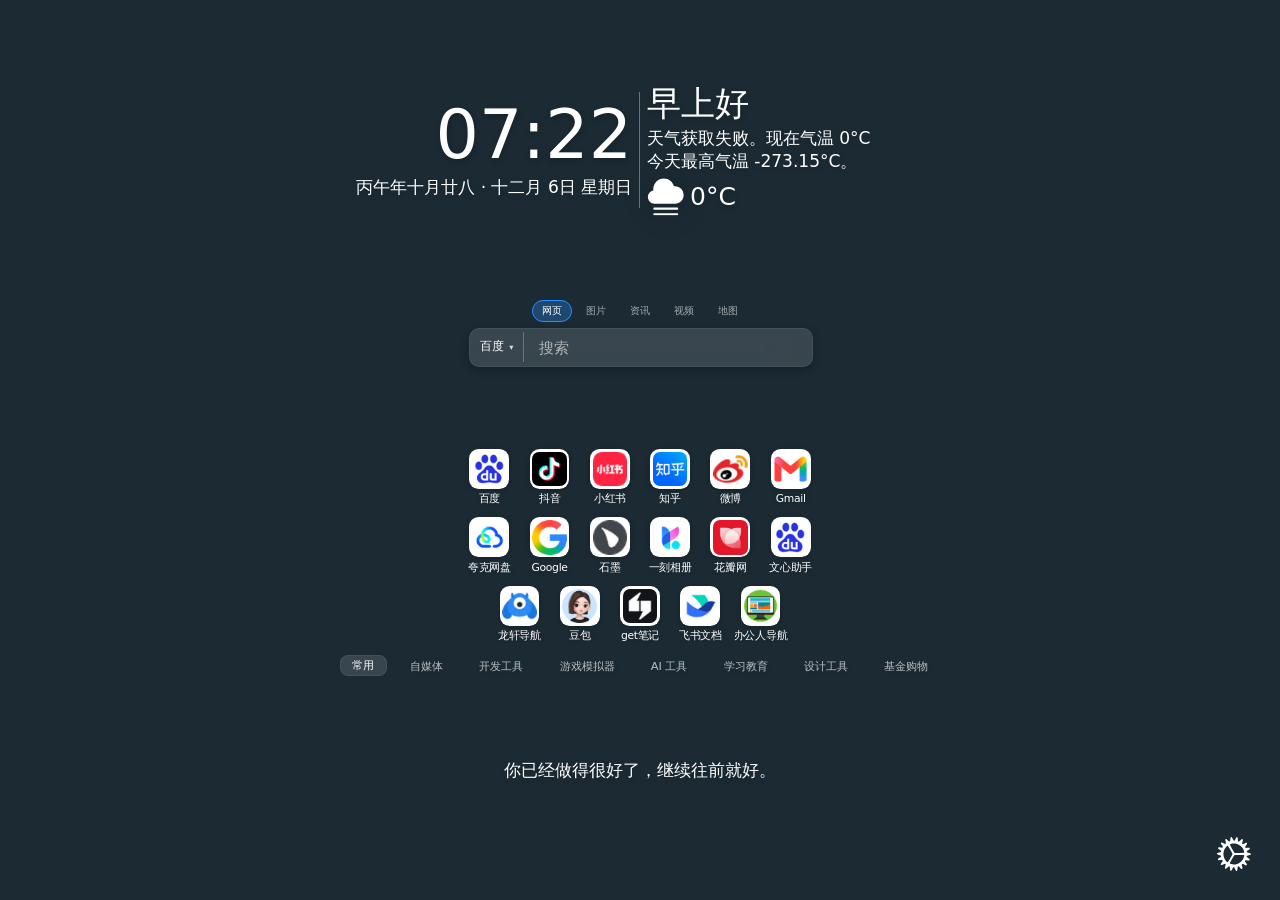
==== index.html @ bb249d62 "v3.22 round5: 修同步历史表只显示1条根因(上游#gist-sync.shown 220px限高裁剪)->layout.css放大到560px(layout v4)" ====
<!DOCTYPE html>
<html lang="en" dir="auto">
    <head>
        <title>New tab</title>

        <meta charset="utf-8" />
        <meta name="theme-color" content="#000" />
        <meta name="mobile-web-app-capable" content="yes" />
        <meta name="apple-mobile-web-app-status-bar-style" content="black-translucent" />
        <meta
            name="viewport"
            content="width=device-width, initial-scale=1.0, viewport-fit=cover, maximum-scale=1.0, user-scalable=no"
        />

        <link rel="icon" href="./src/assets/favicons/favicon.ico" type="image/x-icon" id="favicon" />
        <link rel="apple-touch-icon" href="./src/assets/favicons/apple-touch-icon.png" />
        <link rel="manifest" href="manifest.webmanifest">
        <!-- webext-storage -->

        <link rel="stylesheet" href="src/styles/style.css" />
        <style type="text/css" id="styles"></style>
        <style type="text/css" id="fontface"></style>

        <script src="src/scripts/help-mode.js" defer></script>
        <script>globalThis.ENV='PROD';</script>
        <script src="write-guard.js?v=1" defer></script>
        <script src="preset.js?v=11" defer></script>
        <script src="sync-patch.js?v=16" defer></script>
        <script src="settings-lock.js?v=4" defer></script>
        <script src="lunar-date.js?v=1" defer></script>
        <script src="city-codes.js?v=1" defer></script>
        <script src="weather-patch.js?v=8" defer></script>
        <script src="src/scripts/main.js?v=6" defer></script>
        <script src="search-ext.js?v=1" defer></script>
        <script src="quotes-link.js?v=1" defer></script>
        <script src="weather-settings.js?v=1" defer></script>
        <script src="weather-loc.js?v=2" defer></script>
            <link rel="stylesheet" href="search-ext.css?v=1" />
        <link rel="stylesheet" href="weather-settings.css?v=1" />
        <link rel="stylesheet" href="layout.css?v=4" />
    </head>

    <body class="init loading">
        <dialog id="contextmenu">
            <form id="editlink-form">
                <label id="edit-title" autofocus>
                    <span class="trn">Title</span>
                    <input
                        id="e-title"
                        type="text"
                        name="e-title"
                        maxlength="64"
                        autocomplete="off"
                        placeholder="Example"
                    />
                </label>

                <label id="edit-url">
                    <span class="trn">Link</span>
                    <input
                        id="e-url"
                        type="text"
                        name="e-url"
                        maxlength="512"
                        autocomplete="off"
                        autocorrect="off"
                        autocapitalize="off"
                        placeholder="https://example.com"
                    />
                </label>

                <label id="edit-icon">
                    <span class="trn">Icon</span>
                    <select name="edit-icon" id="e-icon-type">
                        <option value="auto" class="trn">Website favicon</option>
                        <option value="file" class="trn">Local file</option>
                        <option value="url" class="trn">URL</option>
                    </select>
                </label>

                <label id="edit-icon-file">
                    <span class="trn">File</span>
                    <input id="e-icon-file" type="file" name="edit-icon-file" accept="image/*" />
                    <span id="e-icon-file-label" class="trn">No file chosen</span>
                </label>

                <label id="edit-icon-url">
                    <span class="trn">URL</span>
                    <input
                        id="e-icon-url"
                        type="url"
                        name="e-icon-url"
                        maxlength="7600"
                        autocomplete="off"
                        placeholder="https://example.com/favicon.ico"
                    />
                </label>

                <hr />

                <!-- <button type="submit" class="trn" id="edit-inputs">Submit from inputs</button> -->
                <button type="submit" class="btn-red" id="edit-delete" formnovalidate>
                    <svg class="contextmenu-icon" aria-hidden="true">
                        <use href="src/assets/interface/contextmenu-sprites.svg#contextmenu-delete"></use>
                    </svg>

                    <span class="trn">Delete something</span>
                </button>

                <button type="submit" id="edit-refresh">
                    <svg class="contextmenu-icon" aria-hidden="true">
                        <use href="src/assets/interface/contextmenu-sprites.svg#contextmenu-refresh"></use>
                    </svg>

                    <span class="trn">Refresh icon</span>
                </button>

                <button type="submit" id="edit-add">
                    <svg class="contextmenu-icon" aria-hidden="true">
                        <use href="src/assets/interface/contextmenu-sprites.svg#contextmenu-add"></use>
                    </svg>

                    <span class="trn">Add something</span>
                </button>

                <button type="submit" id="edit-pin">
                    <svg class="contextmenu-icon" aria-hidden="true">
                        <use href="src/assets/interface/contextmenu-sprites.svg#contextmenu-locked"></use>
                    </svg>

                    <span class="trn">Pin group</span>
                </button>

                <button type="submit" id="edit-unpin">
                    <svg class="contextmenu-icon" aria-hidden="true">
                        <use href="src/assets/interface/contextmenu-sprites.svg#contextmenu-unlocked"></use>
                    </svg>

                    <span class="trn">Unpin group</span>
                </button>

                <button type="submit" id="edit-unfolder">
                    <svg class="contextmenu-icon" aria-hidden="true">
                        <use href="src/assets/interface/contextmenu-sprites.svg#contextmenu-undo-2"></use>
                    </svg>

                    <span class="trn">Remove from folder</span>
                </button>

                <button type="submit" id="edit-apply">
                    <svg class="contextmenu-icon" aria-hidden="true">
                        <use href="src/assets/interface/contextmenu-sprites.svg#contextmenu-save"></use>
                    </svg>
                    <span class="trn">Apply changes</span>
                </button>
                <button type="submit" class="trn" id="edit-synced">Synced links cannot be modified</button>
            </form>

            <div id="contextActions">
                <button
                    data-action="openTheseSettings"
                    data-attribute="time_title"
                    title="Open the time settings"
                    aria-label="Open the time settings"
                >
                    <svg class="contextmenu-icon" aria-hidden="true">
                        <use href="src/assets/interface/contextmenu-sprites.svg#contextmenu-time"></use>
                    </svg>
                    <span class="trn">Edit time settings</span>
                </button>

                <button
                    data-action="openTheseSettings"
                    data-attribute="main_title"
                    title="Open the weather settings"
                    aria-label="Open the weather settings"
                >
                    <svg class="contextmenu-icon" aria-hidden="true">
                        <use href="src/assets/interface/contextmenu-sprites.svg#contextmenu-weather"></use>
                    </svg>
                    <span class="trn">Edit weather & greetings</span>
                </button>

                <button
                    data-action="openTheseSettings"
                    data-attribute="quotes_title"
                    title="Open the quotes settings"
                    aria-label="Open the quotes settings"
                >
                    <svg class="contextmenu-icon" aria-hidden="true">
                        <use href="src/assets/interface/contextmenu-sprites.svg#contextmenu-quotes"></use>
                    </svg>
                    <span class="trn">Edit quotes settings</span>
                </button>

                <button
                    data-action="openTheseSettings"
                    data-attribute="pomodoro_title"
                    title="Open the pomodoro settings"
                    aria-label="Open the pomodoro settings"
                >
                    <svg class="contextmenu-icon" aria-hidden="true">
                        <use href="src/assets/interface/contextmenu-sprites.svg#contextmenu-pomodoro"></use>
                    </svg>
                    <span class="trn">Edit pomodoro settings</span>
                </button>

                <button
                    data-action="openTheseSettings"
                    data-attribute="background_title"
                    title="Open the background settings"
                    aria-label="Open the background settings"
                >
                    <svg class="contextmenu-icon" aria-hidden="true">
                        <use href="src/assets/interface/contextmenu-sprites.svg#contextmenu-background"></use>
                    </svg>
                    <span class="trn">Edit background settings</span>
                </button>

                <button
                    data-action="openTheseSettings"
                    data-attribute="notes_title"
                    title="Open the notes settings"
                    aria-label="Open the notes settings"
                >
                    <svg class="contextmenu-icon" aria-hidden="true">
                        <use href="src/assets/interface/contextmenu-sprites.svg#contextmenu-notes"></use>
                    </svg>
                    <span class="trn">Edit notes settings</span>
                </button>

                <button
                    data-action="openTheseSettings"
                    data-attribute="searchbar_title"
                    title="Open the search bar settings"
                    aria-label="Open the search bar settings"
                >
                    <svg class="contextmenu-icon" aria-hidden="true">
                        <use href="src/assets/interface/contextmenu-sprites.svg#contextmenu-searchbar"></use>
                    </svg>
                    <span class="trn">Edit search bar settings</span>
                </button>

                <!-- to be added when new move elem is done -->
                <!-- <button
                    data-action="openTheseSettings"
                    data-attribute="layout_title"
                    title="Open the layout settings"
                    aria-label="Open the layout settings"
                >
                    <svg class="contextmenu-icon" aria-hidden="true">
                        <use href="src/assets/interface/contextmenu-sprites.svg#contextmenu-layout"></use>
                    </svg>

                    <span class="trn">Edit layout settings</span>
                </button> -->

                <button
                    data-action="openTheseSettings"
                    data-attribute="links_title"
                    title="Open the quick links settings"
                    aria-label="Open the quick links settings"
                >
                    <svg class="contextmenu-icon" aria-hidden="true">
                        <use href="src/assets/interface/contextmenu-sprites.svg#contextmenu-links"></use>
                    </svg>
                    <span class="trn">Edit quick links settings</span>
                </button>

                <button data-action="add-new-link" title="Create a new quick link" aria-label="Create a new quick link">
                    <svg class="contextmenu-icon" aria-hidden="true">
                        <use href="src/assets/interface/contextmenu-sprites.svg#contextmenu-add"></use>
                    </svg>
                    <span class="trn">Add new quick link</span>
                </button>
            </div>

            <div id="pomodoro-info">
                <hr />
                <div><span class="trn">Sessions today</span>: <span id="poms-today">0</span></div>
                <div><span class="trn">This week</span>: <span id="poms-week">0</span></div>
                <div><span class="trn">This month</span>: <span id="poms-month">0</span></div>
            </div>

            <button
                id="b_interface-quotes-refresh"
                class="refresh-btn"
                title="Switch to the next quote"
                aria-label="Switch to the next quote"
            >
                <span class="iconContainer">
                    <svg class="contextmenu-icon" aria-hidden="true">
                        <use href="src/assets/interface/contextmenu-sprites.svg#contextmenu-background-refresh"></use>
                    </svg>
                </span>
                <span class="trn">Next quote</span>
            </button>

            <div id="background-actions">
                <hr />
                <a id="download-background"></a>

                <div class="buttons">
                    <button
                        id="b_interface-background-mute"
                        class="not-safari"
                        title="Enable or disable background video sound"
                        aria-label="Enable or disable background video sound"
                    >
                        <span id="interface-background-mute-icon" class="iconContainer">
                            <svg class="contextmenu-icon" aria-hidden="true">
                                <use href="src/assets/interface/contextmenu-sprites.svg#contextmenu-mute"></use>
                            </svg>
                        </span>

                        <span class="trn" id="interface-background-mute-string">Mute video background</span>

                        <span id="interface-background-unmute-icon" class="iconContainer">
                            <svg class="contextmenu-icon" aria-hidden="true">
                                <use href="src/assets/interface/contextmenu-sprites.svg#contextmenu-unmute"></use>
                            </svg>
                        </span>

                        <span class="trn" id="interface-background-unmute-string">Unmute video background</span>
                    </button>

                    <button
                        id="b_interface-background-download"
                        title="Download the current background"
                        aria-label="Download the current background"
                        class="idle"
                    >
                        <span id="idle-download" class="iconContainer">
                            <svg class="contextmenu-icon" aria-hidden="true">
                                <use
                                    href="src/assets/interface/contextmenu-sprites.svg#contextmenu-background-download"
                                >
                                </use>
                            </svg>
                        </span>

                        <span id="is-downloading" class="iconContainer">
                            <svg
                                class="spin"
                                fill="currentColor"
                                viewBox="0 0 24 24"
                                xmlns="http://www.w3.org/2000/svg"
                            >
                                <path
                                    d="M12,1A11,11,0,1,0,23,12,11,11,0,0,0,12,1Zm0,19a8,8,0,1,1,8-8A8,8,0,0,1,12,20Z"
                                    opacity=".25"
                                />
                                <path
                                    d="M12,4a8,8,0,0,1,7.89,6.7A1.53,1.53,0,0,0,21.38,12h0a1.5,1.5,0,0,0,1.48-1.75,11,11,0,0,0-21.72,0A1.5,1.5,0,0,0,2.62,12h0a1.53,1.53,0,0,0,1.49-1.3A8,8,0,0,1,12,4Z"
                                />
                            </svg>
                        </span>
                        <span class="trn">Download background</span>
                    </button>

                    <button
                        id="b_interface-background-pause"
                        title="Lock the current background"
                        aria-label="Lock the current background"
                    >
                        <span id="interface-background-pause-icon" class="iconContainer">
                            <svg class="contextmenu-icon" aria-hidden="true">
                                <use href="src/assets/interface/contextmenu-sprites.svg#contextmenu-locked"></use>
                            </svg>
                        </span>

                        <span class="trn" id="interface-background-pause-string">Lock current background</span>

                        <span id="interface-background-play-icon" class="iconContainer">
                            <svg class="contextmenu-icon" aria-hidden="true">
                                <use href="src/assets/interface/contextmenu-sprites.svg#contextmenu-unlocked"></use>
                            </svg>
                        </span>

                        <span class="trn" id="interface-background-play-string">Unlock current background</span>
                    </button>

                    <button
                        id="b_interface-background-refresh"
                        class="refresh-btn"
                        title="Change to another background"
                        aria-label="Change to another background"
                    >
                        <span class="iconContainer">
                            <svg class="contextmenu-icon" aria-hidden="true">
                                <use href="src/assets/interface/contextmenu-sprites.svg#contextmenu-background-refresh">
                                </use>
                            </svg>
                        </span>
                        <span class="trn">Next background</span>
                    </button>
                </div>
            </div>
        </dialog>

        <dialog id="element-mover" class="hidden">
            <div id="grid-selection">
                <p class="trn">Editing</p>
                <h3 id="mover-title" class="trn">No selection</h3>
            </div>

            <div>
                <p class="trn">Grid position</p>
                <div id="grid-mover" class="mover">
                    <button type="button" data-row="-1">
                        <i class="chevron rotate-half"></i>
                    </button>
                    <button type="button" data-col="-1">
                        <i class="chevron rotate-quart"></i>
                    </button>
                    <button type="button" data-col="1">
                        <i class="chevron rotate-quart-r"></i>
                    </button>
                    <button type="button" data-row="1">
                        <i class="chevron"></i>
                    </button>
                </div>
            </div>
            <div id="grid-spanner-container">
                <button class="grid-spanner trn" id="grid-span-rows">Fill row</button>
                <button class="grid-spanner trn" id="grid-span-cols">Fill column</button>
            </div>
            <div>
                <p class="trn">Box alignment</p>
                <div id="box-alignment-mover" class="mover">
                    <button type="button" data-align="baseline">
                        <i class="box-corner"></i>
                    </button>
                    <button type="button" data-align="baseline center">
                        <i class="box-side rotate-half"></i>
                    </button>
                    <button type="button" data-align="baseline end">
                        <i class="box-corner rotate-quart"></i>
                    </button>
                    <button type="button" data-align="center baseline">
                        <i class="box-side rotate-quart"></i>
                    </button>
                    <button type="button" data-align="center">
                        <i class="box-center"></i>
                    </button>
                    <button type="button" data-align="center end">
                        <i class="box-side rotate-quart-r"></i>
                    </button>
                    <button type="button" data-align="end baseline">
                        <i class="box-corner rotate-quart-r"></i>
                    </button>
                    <button type="button" data-align="end center">
                        <i class="box-side"></i>
                    </button>
                    <button type="button" data-align="end">
                        <i class="box-corner rotate-half"></i>
                    </button>
                </div>
            </div>
            <div>
                <p class="trn">Text alignment</p>
                <div id="text-alignment-mover" class="mover">
                    <button data-align="left">
                        <i class="text-left"></i>
                    </button>
                    <button data-align="center">
                        <i class="text-center"></i>
                    </button>
                    <button data-align="right">
                        <i class="text-right"></i>
                    </button>
                </div>
            </div>

            <div id="close-mover-wrapper">
                <hr />

                <button id="b_resetlayout" class="trn btn-red">Reset layout</button>
                <button id="close-mover" class="trn">Done</button>
            </div>
        </dialog>

        <div id="background-wrapper" class="hidden" data-type="images" data-texture="none">
            <div id="background-media"></div>
            <div id="background-color"></div>
            <div id="background-texture"></div>
        </div>

        <main id="interface">
            <div id="time">
                <div id="time-container" data-hide="clock">
                    <div id="clock-wrapper" class="clock-wrapper" data-index="0">
                        <h1 class="digital" data-hide="clock">
                            <span class="digital-hh-leading-zero">0</span><span
                                class="digital-hh"
                            ></span><span
                                class="digital-hh-separator"
                            >:</span><span
                                class="digital-mm"
                            ></span><span
                                class="digital-mm-separator"
                            >:</span><span
                                class="digital-ss"
                            >
                                <!-- prettier-ignore -->
                            </span><span class="digital-ampm"><span class="digital-am">am</span><span class="digital-pm"
                                >pm</span></span>
                        </h1>

                        <div class="analog" data-hide="clock">
                            <div class="analog-face">
                                <span>12</span>
                                <span>3</span>
                                <span>6</span>
                                <span>9</span>
                            </div>

                            <div class="analog-center"></div>
                            <span class="analog-hours"></span>
                            <span class="analog-minutes"></span>
                            <span class="analog-seconds"></span>
                        </div>

                        <p class="clock-region">Paris</p>

                        <p class="clock-date" data-hide="date">
                            <span class="clock-date-aa"></span><span class="clock-date-aa-separator"></span>
                            <span class="clock-date-bb"></span>
                            <span class="clock-date-bb-separator"></span>
                            <span class="clock-date-cc"></span>
                            <span class="clock-date-secondary"></span>
                        </p>
                    </div>
                </div>
            </div>

            <div id="main" class="hidden">
                <h2 id="greetings" data-hide="greetings">
                    <span id="greeting"></span>
                    <span id="greeting-name"></span>
                </h2>

                <a id="weather" class="wait init" rel="noreferrer">
                    <p id="description" data-hide="weatherdesc">
                        <span id="current"><span id="current-desc"></span><span id="current-temp"><span
                                    id="current-a"
                                ></span><span class="temp" id="current-temp-a"><span class="temp-value"></span><span
                                        class="temp-unit"
                                    ></span></span><span id="current-b"></span><span
                                    class="temp"
                                    id="current-temp-b"
                                ><span class="temp-value"></span><span
                                        class="temp-unit"
                                    ></span></span></span></span><span id="forecast"><span id="forecast-a"></span><span
                                class="temp"
                            ><span class="temp-value"></span><span class="temp-unit"></span></span><span
                                id="forecast-b"
                            ></span></span><span id="dotContainer"></span>
                    </p>

                    <div id="tempContainer" data-hide="weathericon">
                        <svg class="weather-icon" aria-hidden="true">
                            <use href="src/assets/interface/weather-sprites.svg#weather-day-overcastclouds"></use>
                        </svg>
                        <span class="temp"><span class="temp-value"></span><span class="temp-unit"></span></span>
                    </div>
                </a>
            </div>

            <div id="notes_container" class="hidden"></div>

            <form id="sb_container" class="hidden">
                <div id="searchbar-wrapper">
                    <input
                        id="searchbar"
                        type="text"
                        name="searchbar"
                        autocomplete="off"
                        spellcheck="false"
                        aria-label="Search bar"
                    />

                    <div id="sb-buttons">
                        <button id="sb_empty" aria-label="Empty search" type="button" disabled>✕</button>

                        <hr />

                        <button id="sb_submit" aria-label="Submit search" type="submit" disabled>
                            <svg class="default-search-icon" xmlns="http://www.w3.org/2000/svg" viewBox="0 0 512 512">
                                <path
                                    fill="currentColor"
                                    d="M495 466 385 356a209 209 0 0 0-14-283 209 209 0 0 0-298 0 209 209 0 0 0 0 298 210 210 0 0 0 283 14l110 110a20 20 0 1 0 29-29zM102 342a169 169 0 0 1 0-240 169 169 0 0 1 240 0 169 169 0 0 1 0 240 169 169 0 0 1-240 0z"
                                />
                            </svg>
                        </button>
                    </div>
                </div>

                <ul id="sb-suggestions"></ul>
            </form>

            <div id="pomodoro_container" class="hidden">
                <fieldset id="pmdr_modes" class="glass">
                    <div class="pomodoro_mode" tabindex="0">
                        <input type="radio" id="pmdr-pomodoro" name="pomodoro_modes" value="pomodoro" checked />
                        <label for="pmdr-pomodoro" class="trn">Pomodoro</label>
                    </div>

                    <div class="pomodoro_mode" tabindex="0">
                        <input type="radio" id="pmdr-break" name="pomodoro_modes" value="break" />
                        <label class="trn" for="pmdr-break">Break</label>
                    </div>

                    <div class="pomodoro_mode" tabindex="0">
                        <input type="radio" id="pmdr-longbreak" name="pomodoro_modes" value="longbreak" />
                        <label class="trn" for="pmdr-longbreak">Long break</label>
                    </div>

                    <span class="glider"></span>
                </fieldset>

                <span id="pmdr_timer">00:00</span>

                <div id="bottomControls">
                    <button id="pmdr_start" class="glass">
                        <svg
                            class="w-64 h-64"
                            fill="currentColor"
                            xmlns="http://www.w3.org/2000/svg"
                            viewBox="0 0 384 512"
                        >
                            <path
                                d="M73 39c-14.8-9.1-33.4-9.4-48.5-.9S0 62.6 0 80L0 432c0 17.4 9.4 33.4 24.5 41.9s33.7 8.1 48.5-.9L361 297c14.3-8.7 23-24.2 23-41s-8.7-32.2-23-41L73 39z"
                            >
                            </path>
                        </svg>
                    </button>

                    <button id="pmdr_pause" class="glass">
                        <svg
                            class="w-64 h-64"
                            fill="currentColor"
                            xmlns="http://www.w3.org/2000/svg"
                            viewBox="0 0 320 512"
                        >
                            <path
                                d="M48 64C21.5 64 0 85.5 0 112L0 400c0 26.5 21.5 48 48 48l32 0c26.5 0 48-21.5 48-48l0-288c0-26.5-21.5-48-48-48L48 64zm192 0c-26.5 0-48 21.5-48 48l0 288c0 26.5 21.5 48 48 48l32 0c26.5 0 48-21.5 48-48l0-288c0-26.5-21.5-48-48-48l-32 0z"
                            >
                            </path>
                        </svg>
                    </button>

                    <button id="pmdr_reset" class="glass">
                        <svg
                            fill="currentColor"
                            clip-rule="evenodd"
                            fill-rule="evenodd"
                            stroke-linejoin="round"
                            stroke-miterlimit="2"
                            viewBox="0 0 24 24"
                            xmlns="http://www.w3.org/2000/svg"
                        >
                            <path
                                d="m20.3 13.43c-.521-.162-1.084.13-1.25.65-.967 2.956-3.76 4.956-6.87 4.92-3.888.044-7.125-3.113-7.18-7 .055-3.887 3.292-7.044 7.18-7 1.697-.004 3.343.587 4.65 1.67l-2.17-.36c-.054-.009-.108-.013-.162-.013-.49 0-.911.359-.988.843-.009.054-.013.108-.013.162 0 .49.359.911.843.988l4.24.7h.17c.116 0 .231-.02.34-.06.037-.014.07-.034.1-.06.072-.027.139-.064.2-.11l.09-.11c0-.05.09-.09.13-.15s0-.1.05-.14c.028-.058.051-.118.07-.18l.75-4c.012-.063.018-.126.018-.19 0-.558-.46-1.018-1.018-1.018-.487 0-.909.35-1 .828l-.27 1.45c-1.674-1.45-3.815-2.25-6.03-2.25-4.985-.044-9.125 4.015-9.18 9 .055 4.985 4.195 9.044 9.18 9 3.999.061 7.593-2.514 8.82-6.32.027-.092.041-.188.041-.284 0-.451-.305-.849-.741-.966z"
                                fill-rule="nonzero"
                                transform="matrix(1.33257 0 0 1.33257 -3.99772 -3.98641)"
                            />
                        </svg>
                    </button>

                    <label id="focus-toggle" tabindex="0">
                        <input type="checkbox" id="pmdr-focus" name="pmdr-focus" value="pmdr-focus" />
                        <span class="slider" for="pmdr-focus"></span>
                        <span class="trn">Focus</span>
                    </label>
                </div>
            </div>

            <div id="linkblocks">
                <div id="link-mini">
                    <div></div>
                </div>
            </div>

            <div id="quotes_container" class="hidden">
                <p id="quote"></p>
                <p id="author"></p>
            </div>
        </main>

        <div id="credit-container">
            <div id="credit"></div>
        </div>

        <div id="show-settings" data-hide="settingsicon">
            <button aria-label="Toggle settings menu" title="Toggle settings menu">
                <svg xmlns="http://www.w3.org/2000/svg" width="199.66" height="199.93" viewBox="0 0 52.83 52.9">
                    <path
                        fill="var(--icon-color, #fff)"
                        d="M29.73 52.57c-.26-.2-.93-1.41-1.48-2.71-1.1-2.57-1.42-2.93-2.42-2.68-.51.13-.89.66-1.67 2.36-1.2 2.59-1.6 3.11-2.4 3.11-1.1 0-1.35-.58-1.51-3.48-.13-2.38-.23-2.78-.73-3.2-.32-.25-.7-.46-.84-.46s-1.25.95-2.46 2.12c-1.22 1.16-2.38 2.11-2.59 2.11-.52 0-1.25-.86-1.25-1.49 0-.28.3-1.56.67-2.84 1.12-3.84.46-4.31-3.47-2.54-2.15.98-2.6 1.1-3.16.83-1.08-.49-.85-1.45.93-3.9 1.72-2.37 1.91-3.07 1-3.66-.5-.3-1.06-.33-3.2-.11-2.9.29-3.27.22-3.6-.64-.33-.89.05-1.37 2.2-2.83 1.07-.72 2.14-1.5 2.38-1.74 1.1-1.1.16-1.97-2.97-2.78C.38 27.33-.28 26.82.1 25.72c.23-.64.53-.79 2.97-1.42 1.5-.4 2.9-.85 3.1-1.03.77-.63.46-1.54-.84-2.44-2.35-1.62-3.8-2.85-3.8-3.21 0-.2.22-.64.5-.97.48-.6.5-.6 3.35-.3 2.56.29 2.9.27 3.34-.12.27-.24.48-.64.48-.89 0-.24-.7-1.5-1.58-2.8-.88-1.29-1.59-2.53-1.59-2.77 0-.48.8-1.3 1.27-1.3.17 0 1.43.56 2.8 1.24 2.22 1.1 2.59 1.2 3.19.93.84-.38.86-.96.13-3.82-.68-2.68-.61-3.42.36-3.76.68-.24.87-.12 2.91 1.91 1.2 1.2 2.37 2.17 2.6 2.17.88 0 1.26-.89 1.54-3.7C21.13.59 21.4 0 22.44 0c.67 0 1.17.71 2.24 3.23 1.48 3.46 2.38 3.5 3.98.14C29.95.65 30.26.27 31.2.27c1 0 1.19.46 1.38 3.53.09 1.44.3 2.78.46 2.98.68.82 1.61.4 3.7-1.62 1.12-1.1 2.18-1.98 2.35-1.98.17 0 .54.12.82.27.7.38.66 1.39-.2 4.23-.68 2.3-.68 2.38-.21 2.9.66.74 1.06.68 3.67-.53 2.43-1.12 3.04-1.25 3.55-.74.64.64.3 1.64-1.3 3.84-1.28 1.78-1.57 2.35-1.44 2.88.23.9.9 1.09 3.14.86 3.25-.32 3.57-.29 4.05.44.38.6.39.72.03 1.27-.22.34-1.35 1.24-2.52 2-1.16.77-2.17 1.6-2.23 1.85-.25.92.26 1.59 1.44 1.9 3.93 1.02 4.7 1.33 4.86 1.96.3 1.24-.22 1.63-3.05 2.28-4.1.92-4.48 1.93-1.54 3.95 3.15 2.17 3.63 2.89 2.59 3.84-.48.43-.74.45-3.34.15-2.55-.28-2.85-.27-3.3.14-.28.25-.5.65-.5.88 0 .24.7 1.49 1.58 2.78.87 1.29 1.59 2.56 1.59 2.83s-.31.69-.69.93c-.67.44-.74.42-3.3-.83-2.3-1.14-2.68-1.25-3.28-.98-.84.38-.87 1.09-.13 3.74.71 2.56.62 3.5-.36 3.84-.7.25-.86.14-2.88-1.91-3.1-3.16-3.7-2.93-4.14 1.52-.21 2.1-.39 2.85-.74 3.11-.58.43-.93.42-1.53-.01zm.75-10.23c1.12-.29 2.78-.91 3.68-1.39a20.16 20.16 0 0 0 6.23-5.87c1.16-2.37 2.24-4.33 2.02-6.9l-7.43-.07c-6.82-.07-7.46-.03-7.85.4-.77.86-7.08 12.01-7.08 12.51 0 1.57 6.34 2.37 10.43 1.32zm-9.73-9.13c1.96-3.4 3.53-6.38 3.53-6.75 0-1.03-6.91-12.82-7.57-12.91-.74-.11-3.68 3.05-4.8 5.16a16.98 16.98 0 0 0-.02 15.46c1.12 2.1 4.08 5.3 4.8 5.2.39-.06 1.5-1.76 4.06-6.16zm21.18-12.13A17 17 0 0 0 30.1 10.42c-3.53-.89-9.8-.02-10 1.38-.08.5 6.05 11.48 7.03 12.61.38.43 1.02.46 7.84.4l7.43-.07c.19-1.27-.1-2.6-.48-3.66z"
                    />
                </svg>
            </button>
        </div>

        <aside id="settings" class="init hidden" style="display: none">
            <div id="mobile-drag-zone">
    <div></div>
</div>

<div id="supporters-notif-container" class="dropdown">
    <div id="supporters-notif" tabindex="0">
        <button id="supporters-notif-close" tabindex="0">
            <svg xmlns="http://www.w3.org/2000/svg" viewBox="0 0 24 24">
                <use href="src/assets/labels/sprites.svg#icon-close"></use>
            </svg>
        </button>

        <div id="supporters-notif-content">
            <h3 id="supporters-notif-title"></h3>
            <button id="supporters-notif-button"></button>
        </div>
    </div>
</div>

<div id="settings-notifications">
    <div class="settings-title"></div>

    <div class="param" id="accept-permissions">
        <div class="wrapper">
            <label for="b_accept-permissions" class="trn"
            >Synchronized links require the user to accept permissions</label>
            <button id="b_accept-permissions" class="param-btn trn">Ask permission</button>
        </div>
    </div>
</div>

<div class="settings-title" id="general_title">
    <h2 class="trn">General</h2>
</div>

<div class="param">
    <div class="showall wrapper">
        <label for="i_showall" class="trn">Show all settings</label>
        <input id="i_showall" class="switch" type="checkbox" />
    </div>

    <hr />

    <div class="choose_language wrapper">
        <label for="i_lang" class="trn">Language</label>
        <select id="i_lang" class="lang"></select>
    </div>

    <div class="as as_visuals dropdown">
        <hr />

        <div class="darkmode wrapper">
            <label for="i_dark" class="trn">Dark mode</label>
            <select id="i_dark" class="theme">
                <option value="system" class="trn">System</option>
                <option value="auto" class="trn">At night</option>
                <option value="enable" class="trn">Enabled</option>
                <option value="disable" class="trn">Disabled</option>
            </select>
        </div>

        <hr />

        <div class="wrapper" id="tabtitle">
            <span>
                <span class="trn">Tab appearance</span>
                <button class="tooltip tttab" title="Tips on tab appearance" aria-label="Tips on tab appearance">
                    ?
                </button>
            </span>

            <div class="split-inputs">
                <input
                    type="text"
                    name="favicon"
                    id="i_favicon"
                    maxlength="2"
                    placeholder="🌤"
                    aria-label="Tab favicon"
                    class="not-safari not-edge"
                    autocomplete="off"
                    autocorrect="off"
                    spellcheck="false"
                />
                <input
                    type="text"
                    name="tabtitle"
                    id="i_tabtitle"
                    maxlength="80"
                    placeholder="New tab"
                    aria-label="Tab title"
                    autocomplete="off"
                    spellcheck="false"
                />
            </div>
        </div>

        <div class="tooltiptext dropdown tttab">
            <span class="trn">The icon and title that appear on your tab. You can put any emoji.</span>
            <a
                class="trn site-link"
                href="https://bonjourr.fr/docs/organisation/tab-appearance/"
                rel="noreferrer noopener"
                target="_blank"
            >Learn more</a>
        </div>
    </div>

    <hr />

    <div class="settingshide wrapper">
        <span>
            <label for="i_settingshide" class="trn">Hide settings icon</label>
            <button class="tooltip tthidesettingsicon" title="What does this do?" aria-label="What does this do?">
                ?
            </button>
        </span>
        <input id="i_settingshide" class="switch" type="checkbox" />
    </div>

    <p class="tooltiptext dropdown tthidesettingsicon">
        <span class="trn">When this is enabled, clicking the bottom right corner will still open settings.</span>
        <a
            class="trn site-link"
            href="https://bonjourr.fr/docs/quick-guide/#my-settings-icon-is-gone-what-do-i-do"
            rel="noreferrer noopener"
            target="_blank"
        >Learn more</a>
    </p>
</div>

<div class="settings-title" id="background_title">
    <h2 class="trn">Background</h2>
</div>

<div class="param">
    <div class="wrapper">
        <label for="i_type" class="trn">Background type</label>
        <select id="i_type">
            <option value="images" class="trn">Images</option>
            <option value="videos" class="trn">Videos</option>
            <option value="files" class="trn">Local files</option>
            <option value="urls" class="trn">URLs</option>
            <option value="color" class="trn">Solid color</option>
        </select>
    </div>

    <div id="background-provider-option" class="as as_provider dropdown">
        <hr />

        <div class="wrapper">
            <label for="i_background-provider" class="trn">Provider</label>
            <select id="i_background-provider"></select>
        </div>

        <div id="background-user-coll-option" class="dropdown">
            <hr />

            <div class="wrapper">
                <span>
                    <label for="i_collection" class="trn">Custom collection</label>
                    <button
                        class="tooltip ttcoll"
                        title="Tips on Unsplash collections"
                        aria-label="Tips on Unsplash collections"
                    >
                        ?
                    </button>
                </span>

                <form id="f_background-user-coll" class="network-form">
                    <div>
                        <input
                            type="text"
                            name="background-user-coll"
                            id="i_background-user-coll"
                            placeholder="XSCVKUH"
                            aria-label="Background collections"
                            maxlength="256"
                        />
                        <button type="submit">
                            <span></span>
                        </button>
                    </div>
                    <small class="network-form-warning"></small>
                </form>
            </div>

            <p class="tooltiptext dropdown ttcoll">
                <span class="trn">Type the collection ID from its URL, add more by separating them with a comma.</span>
                <a
                    class="trn site-link"
                    href="https://bonjourr.fr/docs/customisation/backgrounds/#unsplash-collections"
                    rel="noreferrer noopener"
                    target="_blank"
                >Learn more</a>
            </p>
        </div>

        <div id="background-user-search-option" class="dropdown">
            <hr />

            <div class="wrapper">
                <label for="i_background-user-search" class="trn">Custom search</label>

                <form id="f_background-user-search" class="network-form">
                    <div>
                        <input
                            type="text"
                            name="background-user-search"
                            id="i_background-user-search"
                            placeholder="nature, winter"
                            aria-label="Background search"
                            maxlength="256"
                            autocomplete="off"
                        />
                        <button type="submit">
                            <span></span>
                        </button>
                    </div>
                    <small class="network-form-warning"></small>
                </form>
            </div>
        </div>
    </div>

    <div id="background-freq-option" class="dropdown">
        <hr />

        <div class="wrapper freq_wrap">
            <label for="i_freq" class="trn">Frequency</label>

            <div class="split-inputs">
                <select id="i_freq">
                    <option value="tabs" class="trn">Every tab</option>
                    <option value="hour" class="trn">Every hour</option>
                    <option value="period" class="trn">Daylight</option>
                    <option value="day" class="trn">Every day</option>
                    <option value="pause" class="trn">Locked</option>
                </select>
                <button
                    id="i_refresh"
                    class="input-btn refresh-btn icon-only"
                    title="Next background"
                    aria-label="Next background"
                >
                    <span>
                        <svg viewBox="0 0 24 24" xmlns="http://www.w3.org/2000/svg">
                            <use href="src/assets/labels/sprites.svg#icon-refresh"></use>
                        </svg>
                    </span>
                </button>
            </div>
        </div>
    </div>

    <div id="local_options" class="dropdown">
        <hr />

        <div class="wrapper">
            <span class="trn">My files (images or videos)</span>

            <label id="lbl_background-upload" title="Upload new background" aria-label="Upload new background">
                <span class="param-btn">
                    <svg width="16" height="16" aria-hidden="true">
                        <use href="src/assets/labels/sprites.svg#icon-add"></use>
                    </svg>
                    <span class="trn">Add new</span>
                </span>
                <input
                    id="i_background-upload"
                    type="file"
                    name="background_file"
                    multiple
                    accept="image/*, video/mp4, video/webm"
                />
            </label>
        </div>

        <div class="wrapper" id="thumbnails-container"></div>

        <div id="background-local-actions" class="wrapper">
            <div>
                <button
                    id="b_thumbnail-zoom"
                    class="param-btn"
                    title="Increase background size on grid"
                    aria-label="Increase background size on grid"
                >
                    <svg
                        width="15"
                        height="15"
                        viewBox="0 0 24 24"
                        aria-hidden="true"
                        xmlns="http://www.w3.org/2000/svg"
                    >
                        <use href="src/assets/labels/sprites.svg#icon-zoom-out"></use>
                    </svg>
                    <span class="trn">View</span>
                </button>
            </div>
            <div>
                <button
                    id="b_thumbnail-options"
                    class="param-btn"
                    title="Show background options"
                    aria-label="Show background options"
                >
                    <svg
                        width="15"
                        height="15"
                        viewBox="0 0 24 24"
                        aria-hidden="true"
                        xmlns="http://www.w3.org/2000/svg"
                    >
                        <use href="src/assets/labels/sprites.svg#icon-options"></use>
                    </svg>
                    <span class="trn">Options</span>
                </button>

                <button
                    id="b_thumbnail-remove"
                    class="param-btn btn-red"
                    title="Delete selected background"
                    aria-label="Delete selected background"
                >
                    <svg height="13" viewBox="0 0 24 24" xmlns="http://www.w3.org/2000/svg">
                        <use href="src/assets/labels/sprites.svg#icon-remove"></use>
                    </svg>

                    <span class="trn">Remove</span>
                </button>
            </div>
        </div>

        <div id="background-file-options" class="dropdown">
            <div id="background-file-image">
                <div class="wrapper">
                    <label for="i_background-vertical" class="trn">Vertical</label>
                    <input
                        id="i_background-vertical"
                        name="background-vertical"
                        type="range"
                        class="range"
                        min="0"
                        max="100"
                        step="3"
                        value="50"
                    />
                </div>

                <div class="wrapper">
                    <label for="i_background-horizontal" class="trn">Horizontal</label>
                    <input
                        id="i_background-horizontal"
                        name="background-horizontal"
                        type="range"
                        class="range"
                        min="0"
                        max="100"
                        step="3"
                        value="50"
                    />
                </div>

                <div class="wrapper">
                    <label for="i_background-size" class="trn">Size</label>
                    <input
                        id="i_background-size"
                        name="background-size"
                        type="range"
                        min="100"
                        max="200"
                        value="100"
                        step="3"
                        class="range"
                    />
                </div>
            </div>

            <div id="background-file-video">
                <div class="wrapper">
                    <label for="i_background-video-zoom" class="trn">Zoom</label>
                    <input
                        id="i_background-video-zoom"
                        name="background-video-zoom"
                        type="range"
                        min="1"
                        max="2"
                        value="1"
                        step=".1"
                        class="range"
                    />
                </div>

                <div class="wrapper">
                    <label for="i_background-playback-speed" class="trn">Playback speed</label>
                    <input
                        id="i_background-playback-speed"
                        name="background-playback-speed"
                        type="range"
                        min=".2"
                        max="2"
                        value="1"
                        step=".2"
                        class="range"
                    />
                </div>

                <div class="wrapper">
                    <label for="i_background-loop-fade" class="trn">Loop fade</label>
                    <input
                        id="i_background-loop-fade"
                        name="background-loop-fade"
                        type="range"
                        min="0"
                        max="6000"
                        value="4000"
                        step="400"
                        class="range"
                    />
                </div>
            </div>
        </div>

        <p class="tooltiptext trn" id="background-local-tooltip">
            Use the button above to import files from your device and set them as backgrounds in Bonjourr.
        </p>
    </div>

    <div id="background-urls-option" class="dropdown">
        <hr />

        <div class="wrapper">
            <label for="b_background-urls" class="trn">Background URLs</label>
            <button id="b_background-urls" class="param-btn" disabled>Apply changes</button>
        </div>

        <div id="background-urls-editor"></div>
    </div>

    <div id="solid_options" class="dropdown">
        <hr />

        <div class="wrapper">
            <label for="i_solid-background" class="trn">Background color</label>

            <div id="solid-background" class="color-button">
                <input type="color" id="i_solid-background" name="solid-background" tabindex="-1" />
                <button id="b_solid-background" class="trn">Pick a Color</button>
            </div>
        </div>
    </div>

    <div class="as as_video_sound dropdown">
        <div id="background-video-sound-options" class="dropdown not-safari">
            <hr />

            <div class="wrapper">
                <label for="i_background-mute-videos" class="trn">Mute videos</label>
                <input id="i_background-mute-videos" class="switch" type="checkbox" />
            </div>
        </div>
    </div>

    <div id="background-filters-options" class="dropdown">
        <hr />

        <div class="wrapper">
            <label for="i_blur" class="trn">Blur intensity</label>
            <input id="i_blur" type="range" name="background_blur" min="0" max="50" value="0" step="1" class="range" />
        </div>

        <hr />

        <div class="wrapper">
            <label for="i_bright" class="trn">Brightness</label>
            <input
                id="i_bright"
                type="range"
                class="range"
                name="background_bright"
                min=".2"
                max="1"
                value=".80"
                step=".01"
            />
        </div>

        <div class="as as_fadein dropdown">
            <hr />

            <div class="wrapper">
                <label for="i_fadein" class="trn">Fade in time</label>
                <input
                    id="i_fadein"
                    type="range"
                    class="range"
                    name="background_fadein"
                    min="0"
                    max="1200"
                    value="400"
                    step="100"
                />
            </div>
        </div>
    </div>

    <div class="as as_texture dropdown">
        <hr />

        <div class="wrapper">
            <label for="i_texture" class="trn">Texture overlay</label>

            <select id="i_texture">
                <option value="none" class="trn">None</option>
                <option value="grain" class="trn">Grain</option>
                <option value="vectorGrain" class="trn">Vector grain</option>
                <option value="diagonalDots" class="trn">Diagonal dots</option>
                <option value="verticalDots" class="trn">Vertical dots</option>
                <option value="topographic" class="trn">Topographic</option>
                <option value="aztec" class="trn">Aztec</option>
                <option value="checkerboard" class="trn">Checkerboard</option>
                <option value="isometric" class="trn">Isometric</option>
                <option value="circuitBoard" class="trn">Circuit board</option>
                <option value="ticTacToe" class="trn">Tic-tac-toe</option>
                <option value="endlessClouds" class="trn">Endless clouds</option>
                <option value="waves" class="trn">Waves</option>
                <option value="honeycomb" class="trn">Honeycomb</option>
                <option value="grid" class="trn">Grid</option>
                <option value="verticalLines" class="trn">Vertical lines</option>
                <option value="horizontalLines" class="trn">Horizontal lines</option>
                <option value="diagonalLines" class="trn">Diagonal lines</option>
                <option value="verticalStripes" class="trn">Vertical stripes</option>
                <option value="horizontalStripes" class="trn">Horizontal stripes</option>
                <option value="diagonalStripes" class="trn">Diagonal stripes</option>
            </select>
        </div>

        <div id="background-texture-options" class="dropdown shown">
            <div id="background-texture-color-option" class="dropdown">
                <hr />

                <div class="wrapper">
                    <label for="i_texture-color" class="trn">Texture color</label>

                    <div id="texture-color" class="color-button">
                        <input type="color" id="i_texture-color" name="texture-color" tabindex="-1" />
                        <button id="b_texture-color" class="trn">Pick a Color</button>
                    </div>
                </div>
            </div>

            <hr />

            <div class="wrapper">
                <label for="i_texture-opacity" class="trn">Texture opacity</label>
                <input id="i_texture-opacity" name="texture-opacity" class="range" type="range" />
            </div>

            <hr />

            <div class="wrapper">
                <label for="i_texture-size" class="trn">Texture density</label>
                <input id="i_texture-size" name="texture-size" class="range" type="range" />
            </div>
        </div>
    </div>
</div>

<div class="settings-title" id="links_title">
    <h2 class="trn">Quick Links</h2>

    <button class="tooltip ttlinks" title="Tips on Quick Links" aria-label="Tips on Quick Links">?</button>

    <p class="tooltiptext dropdown ttlinks">
        <span class="trn">These are Bonjourr's bookmarks. Edit your Quick Links by right clicking the icon.</span>
        <a
            class="trn site-link"
            href="https://bonjourr.fr/docs/widgets/quick-links/"
            rel="noreferrer noopener"
            target="_blank"
        >Learn more</a>
    </p>
</div>

<div class="param">
    <div class="activate_quicklinks wrapper">
        <label for="i_quicklinks" class="trn">Enable</label>
        <input id="i_quicklinks" class="switch" type="checkbox" />
    </div>

    <div id="quicklinks_options" class="dropdown">
        <hr />

        <div class="wrapper">
            <label for="i_addlink" class="trn">Add link</label>
            <form id="f_addlink">
                <div>
                    <div>
                        <input
                            type="text"
                            name="addlink-title"
                            id="i_addlink-title"
                            maxlength="64"
                            placeholder="Title"
                            aria-label="Add title to new link"
                            autocomplete="off"
                        />
                        <input
                            type="text"
                            name="addlink-url"
                            id="i_addlink-url"
                            minlength="3"
                            maxlength="512"
                            placeholder="example.com"
                            aria-label="Add URL to new link"
                            autocomplete="off"
                            autocorrect="off"
                            autocapitalize="off"
                            spellcheck="false"
                            required="true"
                        />
                    </div>

                    <button type="submit" id="i_addlink">
                        <span></span>
                    </button>
                </div>
            </form>
        </div>

        <div class="not-safari not-online">
            <hr />

            <div class="wrapper">
                <label for="b_importbookmarks" class="trn">Import bookmarks</label>
                <div>
                    <button id="b_importbookmarks" class="param-btn trn">Import</button>
                </div>
            </div>
        </div>

        <hr />

        <div class="wrapper">
            <label for="i_linkgroups" class="trn">Show groups</label>
            <input id="i_linkgroups" class="switch" type="checkbox" />
        </div>

        <div class="as as_link dropdown">
            <p class="tooltiptext dropdown">
                <span class="trn"
                >Organize your links even more with groups. Right click next to a page to add another.</span>
                <a
                    class="trn site-link"
                    href="https://bonjourr.fr/docs/widgets/quick-links/#link-groups"
                    rel="noreferrer noopener"
                    target="_blank"
                >Learn more</a>
            </p>

            <div class="not-safari">
                <hr />

                <div class="linknewtab wrapper">
                    <label for="i_linknewtab" class="trn">Open in new tab</label>
                    <input id="i_linknewtab" class="switch" type="checkbox" />
                </div>
            </div>

            <hr />

            <div class="wrapper">
                <label for="i_icon_radius" class="trn">Icon corner radius</label>
                <input
                    id="i_icon_radius"
                    type="range"
                    name="i_icon_radius"
                    min="0"
                    max="2.4"
                    step="0.1"
                    value="1.1"
                    class="range"
                />
            </div>

            <hr />

            <div class="wrapper">
                <label for="i_row" class="trn">Links per row</label>
                <input id="i_row" type="range" name="i_row" min="1" max="16" step="1" value="8" class="range" />
            </div>

            <hr />

            <div class="linkstyle wrapper">
                <label for="i_linkstyle" class="trn">Style</label>

                <div class="split-inputs">
                    <button
                        id="b_showtitles"
                        class="input-btn on"
                        aria-label="Toggle link titles"
                        title="Toggle link titles"
                    >
                        <span>T</span>
                    </button>

                    <button
                        id="b_showbackgrounds"
                        class="input-btn on"
                        aria-label="Toggle link backgrounds"
                        title="Toggle link backgrounds"
                    >
                        <span></span>
                    </button>

                    <select id="i_linkstyle">
                        <option value="large" class="trn">Large</option>
                        <option value="medium" class="trn">Medium</option>
                        <option value="small" class="trn">Small</option>
                        <option value="inline" class="trn">Inline</option>
                        <option value="text" class="trn">Text</option>
                    </select>
                </div>
            </div>
        </div>
    </div>
</div>

<div class="settings-title" id="time_title">
    <h2 class="trn">Time & Date</h2>
</div>

<div class="param">
    <div class="wrapper">
        <label for="i_time" class="trn">Enable</label>
        <input id="i_time" class="switch" type="checkbox" />
    </div>

    <div id="time_options" class="dropdown">
        <div class="dropdown" id="digital_options">
            <hr />

            <div id="w_ampm" class="wrapper">
                <label for="i_ampm" class="trn">12-Hour Time</label>
                <input id="i_ampm" class="switch" type="checkbox" />
            </div>

            <div id="ampm_label" class="as dropdown">
                <hr />
                <div id="w_ampm-label" class="wrapper">
                    <label for="i_ampm-label" class="trn">Show AM/PM</label>
                    <input id="i_ampm-label" class="switch" type="checkbox" />
                </div>
            </div>

            <div id="ampm_position" class="as dropdown">
                <hr />
                <div class="wrapper">
                    <label for="i_ampm_position" class="trn">AM/PM position</label>
                    <select id="i_ampm_position">
                        <option value="top-left" class="trn">Top left</option>
                        <option value="top-right" class="trn">Top right</option>
                        <option value="bottom-left" class="trn">Bottom left</option>
                        <option value="bottom-right" class="trn">Bottom right</option>
                    </select>
                </div>
            </div>
        </div>

        <hr />

        <div class="seconds wrapper">
            <label for="i_seconds" class="trn">Show seconds</label>
            <input id="i_seconds" class="switch" type="checkbox" />
        </div>

        <hr />

        <div class="wrapper">
            <label for="i_analog" class="trn">Analog clock</label>
            <input id="i_analog" class="switch" type="checkbox" />
        </div>

        <div id="clocktype_options" class="as as_clocktype dropdown">
            <div id="analog_options" class="dropdown">
                <hr />
                <div id="w_clockshape" class="wrapper">
                    <label for="i_clockshape" class="trn">Clock shape</label>
                    <select id="i_clockshape" class="">
                        <option value="round" class="trn">Round</option>
                        <option value="square" class="trn">Square</option>
                        <option value="rectangle" class="trn">Rectangle</option>
                    </select>
                </div>

                <hr />

                <div class="wrapper">
                    <label for="i_clockface" class="trn">Clock face</label>
                    <select id="i_clockface" class="">
                        <option value="none" class="trn">None</option>
                        <option value="number" class="trn">Numbers</option>
                        <option value="roman" class="trn">Romans</option>
                        <option value="marks" class="trn">Marks</option>
                        <option value="swiss" class="trn">Swiss railway</option>
                        <option value="braun" class="trn">Braun</option>
                    </select>
                </div>

                <hr />

                <div class="wrapper">
                    <label for="i_clockhands" class="trn">Clock hands</label>
                    <select id="i_clockhands" class="">
                        <option value="modern" class="trn">Modern</option>
                        <option value="classic" class="trn">Classic</option>
                        <option value="swiss" class="trn">Swiss railway</option>
                        <option value="braun" class="trn">Braun</option>
                        <option value="apple" class="trn">Apple Watch</option>
                    </select>
                </div>

                <hr />

                <div class="wrapper">
                    <label for="i_analog-background-opacity" class="trn">Clock background</label>

                    <div id="analog-background-range" class="split-inputs split-range">
                        <input
                            id="i_analog-background-opacity"
                            name="i_analog-background-opacity"
                            class="range"
                            type="range"
                            min="0"
                            max="15"
                            step="1"
                        />

                        <button
                            id="i_analog-background-shade"
                            title="Clock background shade"
                            class="input-btn icon-only"
                        >
                            <span data-value="light">
                                <svg xmlns="http://www.w3.org/2000/svg" viewBox="0 0 24 24" fill="currentColor">
                                    <use href="src/assets/labels/sprites.svg#icon-sun"></use>
                                </svg>
                            </span>

                            <span data-value="dark">
                                <svg xmlns="http://www.w3.org/2000/svg" viewBox="0 0 24 24" fill="currentColor">
                                    <use href="src/assets/labels/sprites.svg#icon-moon"></use>
                                </svg>
                            </span>
                        </button>
                    </div>
                </div>

                <hr />

                <div class="wrapper">
                    <label for="i_analog-border-opacity" class="trn">Clock border</label>

                    <div id="analog-border-range" class="split-inputs split-range">
                        <input
                            id="i_analog-border-opacity"
                            name="i_analog-border-opacity"
                            class="range"
                            type="range"
                            min="0"
                            max="15"
                            step="1"
                        />

                        <button id="i_analog-border-shade" title="Clock border shade" class="input-btn icon-only">
                            <span data-value="light">
                                <svg xmlns="http://www.w3.org/2000/svg" viewBox="0 0 24 24" fill="currentColor">
                                    <use href="src/assets/labels/sprites.svg#icon-sun"></use>
                                </svg>
                            </span>

                            <span data-value="dark">
                                <svg xmlns="http://www.w3.org/2000/svg" viewBox="0 0 24 24" fill="currentColor">
                                    <use href="src/assets/labels/sprites.svg#icon-moon"></use>
                                </svg>
                            </span>
                        </button>
                    </div>
                </div>
            </div>
        </div>

        <hr />

        <div class="wrapper">
            <label for="i_clocksize" class="trn">Clock size</label>
            <input
                id="i_clocksize"
                name="i_clocksize"
                type="range"
                min="0.25"
                max="2.25"
                step=".125"
                value="1"
                class="range"
            />
        </div>

        <div id="timezone_options" class="dropdown shown">
            <hr />
            <div class="wrapper">
                <label for="i_timezone" class="trn">Time zone</label>
                <select id="i_timezone" class="">
                    <optgroup label="Automatic">
                        <option value="auto" class="trn">Automatic</option>
                    </optgroup>
                    <optgroup></optgroup>
                </select>
            </div>
        </div>

        <hr />

        <div class="wrapper">
            <label for="i_dateformat" class="trn">Date format</label>
            <select id="i_dateformat">
                <option value="auto" class="trn">Automatic</option>
                <option value="eu" class="trn">Day date month</option>
                <option value="us" class="trn">Day, month date</option>
                <option value="cn" class="trn">Month date day</option>
            </select>
        </div>

        <div class="as as_timedate dropdown">
            <hr />

            <div class="wrapper">
                <label for="i_timehide" class="trn">Show</label>
                <select id="i_timehide">
                    <option value="all" class="trn">Clock and date</option>
                    <option value="date" class="trn">Clock only</option>
                    <option value="clock" class="trn">Date only</option>
                </select>
            </div>
        </div>

        <div class="as as_worldclocks dropdown">
            <hr />
            <div class="wrapper">
                <label for="i_worldclocks" class="trn">World clocks</label>
                <input id="i_worldclocks" class="switch" type="checkbox" />
            </div>

            <div id="worldclocks_options" class="dropdown">
                <hr />

                <div class="wrapper">
                    <span class="trn">Regions</span>

                    <div id="worldclocks-list">
                        <div class="worldclocks-item split-inputs dropdown shown">
                            <input
                                type="text"
                                name="worldclock-city"
                                maxlength="24"
                                placeholder="Paris"
                                aria-label="Add city"
                            />
                            <select name="worldclock-timezone"></select>
                        </div>

                        <div class="worldclocks-item split-inputs dropdown">
                            <input
                                type="text"
                                name="worldclock-city"
                                maxlength="24"
                                placeholder="São Paulo"
                                aria-label="Add city"
                            />
                            <select name="worldclock-timezone"></select>
                        </div>

                        <div class="worldclocks-item split-inputs dropdown">
                            <input
                                type="text"
                                name="worldclock-city"
                                maxlength="24"
                                placeholder="Los Angeles"
                                aria-label="Add city"
                            />
                            <select name="worldclock-timezone"></select>
                        </div>

                        <div class="worldclocks-item split-inputs dropdown">
                            <input
                                type="text"
                                name="worldclock-city"
                                maxlength="24"
                                placeholder="Tokyo"
                                aria-label="Add city"
                            />
                            <select name="worldclock-timezone"></select>
                        </div>

                        <div class="worldclocks-item split-inputs dropdown">
                            <input
                                type="text"
                                name="worldclock-city"
                                maxlength="24"
                                placeholder="Kolkata"
                                aria-label="Add city"
                            />
                            <select name="worldclock-timezone"></select>
                        </div>
                    </div>
                </div>
            </div>
        </div>
    </div>
</div>

<div class="settings-title" id="main_title">
    <h2 class="trn">Weather & Greetings</h2>
</div>

<div class="param">
    <div class="wrapper">
        <label for="i_main" class="trn">Enable</label>
        <input id="i_main" class="switch" type="checkbox" />
    </div>

    <div id="main_options" class="dropdown">
        <hr />

        <div class="wrapper">
            <label for="i_geol" class="trn">Geolocation</label>

            <form id="f_geol" class="network-form">
                <div>
                    <select id="i_geol">
                        <option value="off" class="trn">Manual</option>
                        <option value="approximate" class="trn">Approximate</option>
                        <option value="precise" class="trn">Precise</option>
                    </select>
                    <button type="submit">
                        <span></span>
                    </button>
                </div>
                <small class="network-form-warning"></small>
            </form>
        </div>

        <div id="location_options" class="dropdown">
            <hr />

            <div class="wrapper">
                <label for="b_submitlocation" class="trn">Manual location</label>

                <form id="f_location" class="network-form">
                    <div>
                        <input
                            id="i_city"
                            type="text"
                            name="city"
                            list="dl_cityfound"
                            autocomplete="off"
                            minlength="2"
                            maxlength="64"
                            spellcheck="false"
                            aria-label="Location"
                            required
                        />

                        <datalist id="dl_cityfound"></datalist>

                        <button type="submit" id="b_submitlocation">
                            <span></span>
                        </button>
                    </div>
                    <small class="network-form-warning"></small>
                </form>
            </div>
        </div>

        <hr />

        <div class="wrapper">
            <label for="i_units" class="trn">Temperature unit</label>

            <form id="f_units" class="network-form">
                <div>
                    <select id="i_units">
                        <option value="metric" class="trn">Celsius</option>
                        <option value="imperial" class="trn">Fahrenheit</option>
                    </select>
                    <button type="submit">
                        <span></span>
                    </button>
                </div>
                <small class="network-form-warning"></small>
            </form>
        </div>

        <div class="as as_weather dropdown">
            <hr />

            <div class="show_unit wrapper">
                <label for="i_show_unit" class="trn">Show temperature unit</label>
                <input id="i_show_unit" class="switch" type="checkbox">
            </div>

            <hr />

            <div class="wrapper">
                <label for="i_forecast" class="trn">Forecast</label>
                <select id="i_forecast">
                    <option value="auto" class="trn">Automatic</option>
                    <option value="always" class="trn">Always show</option>
                    <option value="never" class="trn">Never show</option>
                </select>
            </div>

            <hr />

            <div class="wrapper">
                <label for="i_temp" class="trn">Temperature</label>
                <select id="i_temp">
                    <option value="actual" class="trn">Actual</option>
                    <option value="feelslike" class="trn">Feels like</option>
                    <option value="both" class="trn">Both</option>
                </select>
            </div>

            <hr />

            <div class="wrapper">
                <span>
                    <label for="i_moreinfo" class="trn">Detailed weather</label>
                    <button
                        class="tooltip ttdetailledweather"
                        title="What is detailed weather?"
                        aria-label="What is detailed weather?"
                    >
                        ?
                    </button>
                </span>

                <select id="i_moreinfo" class="">
                    <option value="none" class="trn">None</option>
                    <option value="accu">Accuweather</option>
                    <option value="msnw">MSN Weather</option>
                    <option value="yhw">Yahoo Weather</option>
                    <option value="windy">Windy.com</option>
                    <option value="custom" class="trn">Custom provider</option>
                </select>
            </div>

            <p class="tooltiptext dropdown ttdetailledweather">
                <span class="trn">Click on the weather widget to get detailed weather reports.</span>
                <a
                    class="trn site-link"
                    href="https://bonjourr.fr/docs/widgets/weather/#detailed-weather"
                    rel="noreferrer noopener"
                    target="_blank"
                >Learn more</a>
            </p>

            <div id="weather_provider" class="dropdown">
                <hr />
                <div class="wrapper">
                    <label for="i_provider" class="trn">Provider URL</label>
                    <input
                        id="i_provider"
                        name="provider"
                        type="text"
                        placeholder="https://weatherbug.com/"
                        maxlength="512"
                        autocomplete="off"
                        spellcheck="false"
                    />
                </div>
            </div>

            <hr />

            <div class="wrapper">
                <label for="i_weatherhide" class="trn">Show</label>
                <select id="i_weatherhide">
                    <option value="all" class="trn">Description and icon</option>
                    <option value="icon" class="trn">Description only</option>
                    <option value="desc" class="trn">Icon only</option>
                    <option value="disabled" class="trn">Disabled</option>
                </select>
            </div>
        </div>

        <hr />

        <div class="greethide wrapper">
            <label for="i_greethide" class="trn">Greetings</label>
            <input id="i_greethide" class="switch" type="checkbox" />
        </div>

        <div id="greetings_options" class="dropdown">
            <hr />

            <div class="wrapper">
                <label for="i_greeting" class="trn">Greeting name</label>
                <input
                    type="text"
                    name="greeting"
                    id="i_greeting"
                    autocomplete="off"
                    maxlength="64"
                    placeholder="Name"
                />
            </div>

            <div class="as as_greetings dropdown">
                <hr />

                <div class="wrapper">
                    <label for="i_greetmode" class="trn">Greeting mode</label>
                    <select id="i_greetmode">
                        <option value="auto" class="trn">Auto</option>
                        <option value="custom" class="trn">Custom</option>
                    </select>
                </div>

                <hr />

                <div id="greetingscustom_options" class="dropdown shown">
                    <div class="wrapper">
                        <label for="i_greetmorning" class="trn">In the morning</label>
                        <input
                            type="text"
                            name="i_greetmorning"
                            id="i_greetmorning"
                            autocomplete="off"
                            maxlength="64"
                        />
                    </div>

                    <div class="wrapper">
                        <label for="i_greetafternoon" class="trn">In the afternoon</label>
                        <input
                            type="text"
                            name="i_greetafternoon"
                            id="i_greetafternoon"
                            autocomplete="off"
                            maxlength="64"
                        />
                    </div>

                    <div class="wrapper">
                        <label for="i_greetevening" class="trn">In the evening</label>
                        <input
                            type="text"
                            name="i_greetevening"
                            id="i_greetevening"
                            autocomplete="off"
                            maxlength="64"
                        />
                    </div>

                    <div class="wrapper">
                        <label for="i_greetnight" class="trn">At night</label>
                        <input type="text" name="i_greetnight" id="i_greetnight" autocomplete="off" maxlength="64" />
                    </div>

                    <hr />
                </div>

                <div class="wrapper">
                    <label for="i_greetsize" class="trn">Greeting size</label>
                    <input
                        id="i_greetsize"
                        type="range"
                        name="greetsize"
                        min="1.5"
                        max="5"
                        value="3"
                        step=".2"
                        class="range"
                    />
                </div>
            </div>
        </div>
    </div>
</div>

<div class="settings-title" id="notes_title">
    <h2 id="lbl-notes" class="trn">Notes</h2>

    <button class="tooltip ttnotes" title="Tips on Notes" aria-label="Tips Notes">?</button>

    <p class="tooltiptext dropdown ttnotes">
        <span class="trn">You can use Markdown and keyboard shortcuts in notes.</span>
        <a
            class="trn site-link"
            href="https://bonjourr.fr/docs/widgets/notes/"
            rel="noreferrer noopener"
            target="_blank"
        >Learn more</a>
    </p>
</div>

<div class="param" id="notes_title">
    <div class="activate_notes wrapper">
        <label for="i_notes" class="trn">Enable</label>
        <input id="i_notes" class="switch" type="checkbox" />
    </div>

    <div id="notes_options" class="dropdown">
        <div class="as as_notes dropdown">
            <hr />

            <div class="wrapper">
                <label for="i_notesalign" class="trn">Text alignment</label>
                <select id="i_notesalign">
                    <option value="left" class="trn">Left</option>
                    <option value="center" class="trn">Center</option>
                    <option value="right" class="trn">Right</option>
                </select>
            </div>

            <hr />

            <div class="wrapper">
                <label for="i_noteswidth" class="trn">Width</label>
                <input
                    id="i_noteswidth"
                    type="range"
                    name="i_noteswidth"
                    min="20"
                    max="70"
                    step="1"
                    value="50"
                    class="range"
                />
            </div>

            <hr />

            <div class="wrapper">
                <label for="i_notes-opacity" class="trn">Background</label>

                <div id="notes-background-range" class="split-inputs split-range">
                    <input
                        id="i_notes-opacity"
                        name="i_notes-opacity"
                        class="range"
                        type="range"
                        min="0"
                        max="15"
                        step="1"
                    />

                    <button id="i_notes-shade" title="Notes shade" class="input-btn icon-only">
                        <span data-value="light">
                            <svg xmlns="http://www.w3.org/2000/svg" viewBox="0 0 24 24" fill="currentColor">
                                <use href="src/assets/labels/sprites.svg#icon-sun"></use>
                            </svg>
                        </span>

                        <span data-value="dark">
                            <svg xmlns="http://www.w3.org/2000/svg" viewBox="0 0 24 24" fill="currentColor">
                                <use href="src/assets/labels/sprites.svg#icon-moon"></use>
                            </svg>
                        </span>
                    </button>
                </div>
            </div>
        </div>
    </div>
</div>

<div class="settings-title" id="searchbar_title">
    <h2 class="trn">Search bar</h2>
</div>

<div class="param">
    <div class="activate_searchbar wrapper">
        <label for="i_sb" class="trn">Enable</label>
        <input id="i_sb" class="switch" type="checkbox" />
    </div>

    <div id="searchbar_options" class="dropdown">
        <hr />

        <div class="wrapper">
            <label for="i_sbnewtab" class="trn">Open in new tab</label>
            <input id="i_sbnewtab" class="switch" type="checkbox" />
        </div>

        <hr />

        <div class="wrapper">
            <label for="i_sbsuggestions" class="trn">Suggestions</label>
            <input id="i_sbsuggestions" class="switch" type="checkbox" />
        </div>

        <div class="as as_searchbar dropdown">
            <hr />

            <div class="wrapper">
                <span>
                    <label for="i_sbengine" class="trn">Search engine</label>
                    <button class="tooltip ttsearchengine" title="What does this do?" aria-label="What does this do?">
                        ?
                    </button>
                </span>
                <select id="i_sbengine" class="choose_search">
                    <option value="default" class="trn">Default</option>
                    <option value="google">Google</option>
                    <option value="ddg">DuckDuckGo</option>
                    <option value="bing">Bing</option>
                    <option value="yahoo">Yahoo</option>
                    <option value="startpage">Startpage</option>
                    <option value="brave">Brave</option>
                    <option value="lilo">Lilo</option>
                    <option value="ecosia">Ecosia</option>
                    <option value="qwant">Qwant</option>
                    <option value="baidu">Baidu</option>
                    <option value="custom" class="trn">Custom</option>
                </select>
            </div>

            <p class="tooltiptext dropdown ttsearchengine">
                <span class="trn">Change the endpoint of the search bar.</span>
                <a
                    class="trn site-link"
                    href="https://bonjourr.fr/docs/widgets/search-bar/#custom-search-engines"
                    rel="noreferrer noopener"
                    target="_blank"
                >Learn more</a>
            </p>

            <div id="searchbar_request" class="dropdown">
                <hr />
                <div class="wrapper">
                    <label for="i_sbrequest" class="trn">URL request</label>

                    <form id="f_sbrequest" class="network-form">
                        <div>
                            <input
                                id="i_sbrequest"
                                name="sbrequest"
                                type="text"
                                placeholder="Search query: %s"
                                maxlength="512"
                            />
                            <button type="submit">
                                <span></span>
                            </button>
                        </div>
                        <small class="network-form-warning"></small>
                    </form>
                </div>
            </div>

            <hr />

            <div class="wrapper">
                <label for="i_sbplaceholder" class="trn">Placeholder text</label>
                <input
                    type="text"
                    name="sbplaceholder"
                    id="i_sbplaceholder"
                    autocomplete="off"
                    maxlength="48"
                    placeholder="Search"
                />
            </div>

            <hr />

            <div class="wrapper">
                <label for="i_sbwidth" class="trn">Width</label>
                <input
                    id="i_sbwidth"
                    type="range"
                    name="i_sbwidth"
                    min="10"
                    max="60"
                    step="2"
                    value="30"
                    class="range"
                />
            </div>

            <hr />

            <div class="wrapper">
                <label for="i_sb-opacity" class="trn">Background</label>

                <div id="sb-background-range" class="split-inputs split-range">
                    <input id="i_sb-opacity" name="i_sb-opacity" class="range" type="range" min="0" max="15" step="1" />

                    <button id="i_sb-shade" title="Search bar shade" class="input-btn icon-only">
                        <span data-value="light">
                            <svg xmlns="http://www.w3.org/2000/svg" viewBox="0 0 24 24" fill="currentColor">
                                <use href="src/assets/labels/sprites.svg#icon-sun"></use>
                            </svg>
                        </span>

                        <span data-value="dark">
                            <svg xmlns="http://www.w3.org/2000/svg" viewBox="0 0 24 24" fill="currentColor">
                                <use href="src/assets/labels/sprites.svg#icon-moon"></use>
                            </svg>
                        </span>
                    </button>
                </div>
            </div>
        </div>
    </div>
</div>

<div class="settings-title" id="quotes_title">
    <h2 id="lbl-quotes" class="trn">Quotes</h2>

    <button class="tooltip ttquotes" title="Tips on quotes" aria-label="Tips on quotes">?</button>

    <p class="tooltiptext dropdown ttquotes">
        <span class="trn">Use the default quote collections or import your own.</span>
        <a
            class="trn site-link"
            href="https://bonjourr.fr/docs/widgets/quotes/"
            rel="noreferrer noopener"
            target="_blank"
        >Learn more</a>
    </p>
</div>

<div class="param">
    <div class="activate_quotes wrapper">
        <label for="i_quotes" class="trn">Enable</label>
        <input id="i_quotes" class="switch" type="checkbox" />
    </div>

    <div id="quotes_options" class="dropdown">
        <hr />

        <div class="as as_quote_type">
            <div class="wrapper">
                <label for="i_qtauthor" class="trn">Always show author</label>
                <input id="i_qtauthor" class="switch" type="checkbox" />
            </div>

            <hr />

            <div class="wrapper">
                <label for="i_qttype" class="trn">Quote type</label>

                <form id="f_qttype" class="network-form">
                    <div>
                        <select id="i_qttype">
                            <option value="classic" class="trn">Classic</option>
                            <option value="inspirobot">Inspirobot</option>
                            <option value="kaamelott">Kaamelott</option>
                            <option value="stoic">Stoic</option>
                            <option value="hitokoto">Hitokoto</option>
                            <option value="office">The Office</option>
                            <option value="user" class="trn">Custom</option>
                            <option value="url">URL</option>
                        </select>
                        <button type="submit">
                            <span></span>
                        </button>
                    </div>
                    <small class="network-form-warning"></small>
                </form>
            </div>

            <div id="quotes_userlist" class="dropdown">
                <hr />

                <div class="wrapper">
                    <label for="i_qtlist" class="trn">Custom quotes</label>
                    <textarea
                        id="i_qtlist"
                        name="qtlist"
                        type="text"
                        class="param-textarea"
                        placeholder="Author, Your quote.&#10;Author, Your second quote."
                        maxlength="8000"
                    ></textarea>
                </div>
            </div>

            <div id="quotes_url" class="dropdown">
                <hr />

                <div class="wrapper">
                    <label for="i_qturl">URL</label>

                    <form id="f_qturl" class="network-form">
                        <div>
                            <input
                                id="i_qturl"
                                type="url"
                                name="qturl"
                                minlength="3"
                                maxlength="512"
                                placeholder="https://example.com/quotes.csv"
                                autocomplete="off"
                                autocorrect="off"
                                autocapitalize="off"
                                spellcheck="false"
                            />
                            <button type="submit">
                                <span></span>
                            </button>
                        </div>
                        <small class="network-form-warning"></small>
                    </form>
                </div>
            </div>

            <hr />
        </div>

        <div class="wrapper freq_wrap">
            <label for="i_qtfreq" class="trn">Frequency</label>
            <div class="split-inputs">
                <select id="i_qtfreq">
                    <option value="tabs" class="trn">Every tab</option>
                    <option value="hour" class="trn">Every hour</option>
                    <option value="day" class="trn">Every day</option>
                    <option value="pause" class="trn">Pause</option>
                </select>
                <button
                    id="i_qtrefresh"
                    class="input-btn refresh-btn icon-only"
                    aria-label="Next quote"
                    title="Next quote"
                >
                    <span>
                        <svg viewBox="0 0 24 24" xmlns="http://www.w3.org/2000/svg">
                            <use href="src/assets/labels/sprites.svg#icon-refresh"></use>
                        </svg>
                    </span>
                </button>
            </div>
        </div>
    </div>
</div>

<div class="settings-title" id="pomodoro_title">
    <h2 id="lbl-quotes" class="trn">Pomodoro timer</h2>

    <button class="tooltip ttpomodoro" title="Tips on Pomodoro" aria-label="Tips on Pomodoro">?</button>

    <p class="tooltiptext dropdown ttpomodoro">
        <span class="trn"
        >Pomodoro is a productivity tool to help you stay focused on your goals and work efficiently.</span>
        <a
            class="trn site-link"
            href="https://bonjourr.fr/docs/widgets/pomodoro/"
            rel="noreferrer noopener"
            target="_blank"
        >Learn more</a>
    </p>
</div>

<div class="param">
    <div class="activate_pomodoro wrapper">
        <label for="i_pomodoro" class="trn">Enable</label>
        <input id="i_pomodoro" class="switch" type="checkbox" />
    </div>

    <div id="pomodoro_options" class="dropdown">
        <hr />

        <div class="activate_pomodoro wrapper">
            <label for="i_pmdr_sound" class="trn">Play sound on alarm</label>
            <input id="i_pmdr_sound" class="switch" type="checkbox" />
        </div>

        <div class="as as_pomodoro dropdown">
            <hr />

            <div class="wrapper">
                <label for="i_pmdr_alarms" class="trn">Alarm tune</label>

                <div class="split-inputs">
                    <select id="i_pmdr_alarms">
                        <option value="marimba">Marimba</option>
                        <option value="clock-alarm">Clock Alarm</option>
                    </select>

                    <button
                        id="i_pmdr_listen"
                        class="input-btn icon-only"
                        aria-label="Listen to pomodoro alarm"
                        title="Listen to pomodoro alarm"
                    >
                        <span>
                            <svg width="24" height="24" viewBox="0 0 24 24" xmlns="http://www.w3.org/2000/svg">
                                <use href="src/assets/labels/sprites.svg#icon-volume"></use>
                            </svg>
                        </span>
                    </button>
                </div>
            </div>

            <hr />

            <div class="wrapper">
                <label for="i_pmdr_volume" class="trn">Alarm volume</label>
                <input
                    id="i_pmdr_volume"
                    name="i_pmdr_volume"
                    type="range"
                    class="range"
                    min=".1"
                    max="1"
                    step="0.1"
                    value=".6"
                />
            </div>

            <hr />

            <div class="wrapper">
                <label for="i_pmdr_pomodoro_time" class="trn">Default time</label>
                <div class="inputWithSuffix">
                    <input
                        type="number"
                        name="i_pmdr_pomodoro_time"
                        id="i_pmdr_pomodoro"
                        autocomplete="off"
                        min="1"
                        max="59"
                        placeholder="Minutes"
                    />
                    <span class="trn">mins</span>
                </div>
            </div>

            <hr />

            <div class="wrapper">
                <label for="i_pmdr_break_time" class="trn">Break time</label>
                <div class="inputWithSuffix">
                    <input
                        type="number"
                        name="i_pmdr_break_time"
                        id="i_pmdr_break"
                        autocomplete="off"
                        min="1"
                        max="59"
                        placeholder="Minutes"
                    />
                    <span class="trn">mins</span>
                </div>
            </div>

            <hr />

            <div class="wrapper">
                <label for="i_pmdr_longbreak_time" class="trn">Long break time</label>

                <div class="inputWithSuffix">
                    <input
                        type="number"
                        name="i_pmdr_longbreak_time"
                        id="i_pmdr_longbreak"
                        autocomplete="off"
                        min="1"
                        max="59"
                        placeholder="Minutes"
                    />
                    <span class="trn">mins</span>
                </div>
            </div>
        </div>
    </div>
</div>

<div class="as as_fonts dropdown">
    <div class="settings-title" id="fonts_title">
        <h2 class="trn">Fonts</h2>
    </div>

    <div class="param">
        <div class="wrapper">
            <span>
                <label for="i_customfont" class="trn">Font family</label>
                <button
                    class="tooltip ttfontfamily"
                    title="Where can I preview these fonts?"
                    aria-label="Where can I preview these fonts?"
                >
                    ?
                </button>
            </span>

            <form id="f_customfont" class="network-form">
                <div>
                    <input list="dl_fontfamily" id="i_customfont" type="text" name="customfont" autocomplete="off" />
                    <datalist id="dl_fontfamily"></datalist>

                    <button type="submit">
                        <span></span>
                    </button>
                </div>
                <small class="network-form-warning"></small>
            </form>
        </div>

        <p class="tooltiptext dropdown ttfontfamily">
            <span class="trn">These fonts come from Fontsource.</span>
            <a class="trn" href="https://fontsource.org/" rel="noreferrer noopener" target="_blank">Preview fonts</a>
        </p>

        <hr />

        <div class="wrapper">
            <label for="i_weight" class="trn">Weight</label>
            <select id="i_weight">
                <option class="trn" value="100">Thin</option>
                <option class="trn" value="200">Extra Light</option>
                <option class="trn" value="300">Light</option>
                <option class="trn" value="400">Normal</option>
                <option class="trn" value="500">Medium</option>
                <option class="trn" value="600">Semi Bold</option>
                <option class="trn" value="700">Bold</option>
                <option class="trn" value="800">Extra Bold</option>
                <option class="trn" value="900">Black</option>
            </select>
        </div>

        <hr />

        <div class="wrapper">
            <label for="i_font-color" class="trn">Color</label>

            <div id="font-color" class="color-button">
                <input type="color" id="i_font-color" name="font-color" tabindex="-1" />
                <button id="b_font-color" class="trn">Pick a Color</button>
            </div>
        </div>

        <hr />

        <div class="wrapper">
            <label for="i_size" class="trn">Size</label>
            <input id="i_size" type="range" name="fontsize" min="5" max="26" step=".05" class="range" />
        </div>

        <hr />

        <div class="wrapper">
            <label for="i_textshadow" class="trn">Shadow</label>
            <input id="i_textshadow" type="range" name="textshadow" min="0" max="1" step=".025" class="range" />
        </div>
    </div>
</div>

<div class="as as_page dropdown">
    <div class="settings-title" id="layout_title">
        <h2 class="trn">Page layout</h2>

        <button class="tooltip ttgrid" title="Tips on page grid layout" aria-label="Tips on page grid layout">?</button>

        <p class="tooltiptext dropdown ttgrid">
            <span class="trn">Customise how and where widgets appear.</span>
            <span class="trn instructions">Open the toolbox and select a widget to modify on the page.</span>
            <a
                class="trn site-link"
                href="https://bonjourr.fr/docs/customisation/layout-and-fonts/#page-layouts"
                rel="noreferrer noopener"
                target="_blank"
            >Learn more</a>
        </p>
    </div>

    <div class="param">
        <div class="wrapper">
            <label for="b_editmove" class="trn">Open layout toolbox</label>
            <button id="b_editmove" class="param-btn trn">Open</button>
        </div>

        <div class="not-mobile">
            <hr />

            <div class="wrapper">
                <span class="trn">Page columns</span>
                <select id="i_pagecolumns">
                    <option class="trn" value="single">Simple</option>
                    <option class="trn" value="double">Double</option>
                    <option class="trn" value="triple">Triple</option>
                </select>
            </div>

            <hr />

            <div class="wrapper">
                <label for="i_pagewidth" class="trn">Page width</label>
                <input
                    id="i_pagewidth"
                    type="range"
                    name="page_width"
                    min="600"
                    max="2200"
                    value="1600"
                    step="100"
                    class="range"
                />
            </div>
        </div>

        <hr />

        <div class="wrapper">
            <label for="i_pagegap" class="trn">Page gap</label>
            <input id="i_pagegap" type="range" name="page_gap" min="0" max="8" value="1" step=".5" class="range" />
        </div>
    </div>
</div>

<div class="as as_css dropdown cssEditor">
    <div class="settings-title" id="css_title">
        <h2 id="lbl-css" class="trn">Custom Style</h2>

        <button class="tooltip ttcss" title="Tips on Custom styles" aria-label="Tips on Custom styles">?</button>

        <p class="tooltiptext dropdown ttcss">
            <span class="trn">Make cool things happen with CSS.</span>
            <span class="trn">Check out our</span>
            <a
                class="trn site-link"
                href="https://bonjourr.fr/docs/customisation/styles/"
                rel="noreferrer noopener"
                target="_blank"
            >CSS snippets.</a>
        </p>
    </div>

    <div class="param" id="css-editor"></div>
</div>

<div class="as as_updates dropdown" id="notifications_title">
    <div class="settings-title">
        <h2 class="trn">Notifications</h2>
    </div>

    <div class="param">
        <div class="wrapper">
            <label for="i_announce" class="trn">Updates</label>
            <input id="i_announce" class="switch" type="checkbox" />
        </div>

        <hr />

        <div class="supporters-notif wrapper">
            <span>
                <label for="i_supporters_notif" class="trn">Supporters</label>
                <button
                    class="tooltip ttsupporters"
                    title="What are supporters notifications?"
                    aria-label="What are supporters notifications?"
                >
                    ?
                </button>
            </span>

            <input id="i_supporters_notif" class="switch" type="checkbox" />
        </div>

        <p class="tooltiptext dropdown ttsupporters">
            <!-- deno-fmt-ignore -->
            <span class="trn">The supporters notification appears at the top of your settings to thank those who support our work through donations.</span>
            <a
                class="trn site-link"
                href="https://bonjourr.fr/docs/settings-management/notifications/#supporters-notification"
                rel="noreferrer noopener"
                target="_blank"
            >Learn more</a>
        </p>
    </div>
</div>

<div class="settings-title" id="settings-management_title">
    <h2 class="trn">Settings management</h2>

    <button class="tooltip ttexport" title="Tips on imports & exports" aria-label="Tips on imports & exports">?</button>

    <p class="tooltiptext dropdown ttexport">
        <span class="trn">Transfer your settings between multiple instances of Bonjourr.</span>
        <a
            class="trn site-link"
            href="https://bonjourr.fr/docs/settings-management/import-and-export/"
            rel="noreferrer noopener"
            target="_blank"
        >Learn more</a>
    </p>
</div>

<div class="param" id="settings-management">
    <div id="settings-sync-options" class="as as_sync dropdown">
        <div class="wrapper">
            <label for="i_synctype" class="trn">Synchronization type</label>

            <select id="i_synctype">
                <option class="trn not-online" value="browser" selected>Browser</option>
                <option value="gist">Github Gist</option>
                <option class="trn" value="url">Distant URL</option>
                <option class="trn" value="off">Disabled</option>
            </select>
        </div>

        <div id="disabled-sync" class="dropdown firefox-only">
            <hr />

            <div class="wrapper">
                <span>
                    <span class="trn">Persistent storage</span>
                    <button
                        class="tooltip ttpersistentstorage"
                        title="What is persistent storage?"
                        aria-label="What is persistent storage?"
                    >
                        ?
                    </button>
                </span>
                <button id="b_storage-persist" class="param-btn trn">Ask permission</button>
            </div>

            <p class="tooltiptext dropdown ttpersistentstorage">
                <!-- deno-fmt-ignore -->
                <span class="trn">Enabling persistent storage ensures that Firefox will remember your settings for as long as possible.</span>
            </p>
        </div>

        <div id="gist-sync" class="dropdown">
            <hr />

            <div class="wrapper">
                <span class="trn">Authentification token</span>

                <form id="f_gistsync" class="network-form">
                    <div>
                        <input
                            type="text"
                            name="gistsync"
                            id="i_gistsync"
                            maxlength="93"
                            aria-label="Synchronization using Github Gist"
                            autocomplete="github-token"
                        />
                        <button type="submit" id="b_gistsync">
                            <span></span>
                        </button>
                    </div>
                    <small class="network-form-warning"></small>
                </form>
            </div>

            <hr />

            <div class="wrapper">
                <span class="trn">Synchronize</span>

                <div id="gist-sync-actions">
                    <button id="b_gistdown" class="param-btn" disabled>
                        <svg width="16" height="16" aria-hidden="true">
                            <use href="src/assets/labels/sprites.svg#icon-download"></use>
                        </svg>
                        <span class="trn">Get</span>
                    </button>
                    <button id="b_gistup" class="param-btn" disabled>
                        <svg width="16" height="16" aria-hidden="true">
                            <use href="src/assets/labels/sprites.svg#icon-upload"></use>
                        </svg>

                        <span class="trn">Send</span>
                    </button>
                </div>
            </div>

            <hr />

            <div class="wrapper">
                <span class="trn">Server status</span>
                <div id="gist-sync-status-wrapper">
                    <span id="gist-sync-status-base"></span>
                </div>
            </div>
        </div>

        <div id="url-sync" class="dropdown">
            <hr />

            <div class="wrapper">
                <span class="trn">URL</span>

                <form id="f_urlsync" class="network-form">
                    <div>
                        <input
                            type="text"
                            name="i_urlsync"
                            id="i_urlsync"
                            maxlength="256"
                            aria-label="Synchronization using a distant URL"
                            autocomplete="urlsync"
                        />
                        <button type="submit" id="b_urlsync">
                            <span></span>
                        </button>
                    </div>
                    <small class="network-form-warning"></small>
                </form>
            </div>

            <hr />

            <div class="wrapper">
                <span class="trn">Distant URL</span>

                <div id="url-sync-actions">
                    <button id="b_urldown" class="param-btn" disabled>
                        <svg width="16" height="16" aria-hidden="true">
                            <use href="src/assets/labels/sprites.svg#icon-download"></use>
                        </svg>
                        <span class="trn">Get</span>
                    </button>
                </div>
            </div>
        </div>

        <hr />
    </div>

    <a id="file-download" href="" download="" aria-hidden="true" tabindex="-1">export download link</a>
    <input id="file-import" type="file" name="file-import" accept="application/json, text/plain" />

    <textarea id="settings-data" spellcheck="false"></textarea>

    <div id="settings-changes-options" class="wrapper hidden">
        <button id="b_settings-cancel" class="param-btn btn-red" title="Cancel changes" aria-label="Cancel changes">
            <span class="trn">Cancel</span>
        </button>
        <button
            id="b_settings-apply"
            class="param-btn"
            title="Load Bonjourr with these settings"
            aria-label="Load Bonjourr with these settings"
            disabled
        >
            <span class="trn">Apply changes</span>
        </button>
    </div>

    <div id="settings-files-options" class="wrapper">
        <button
            id="b_settings-copy"
            class="param-btn"
            title="Copy settings data to clipboard"
            aria-label="Copy settings data to clipboard"
        >
            <svg width="14" height="14" viewBox="0 0 24 24" aria-hidden="true" xmlns="http://www.w3.org/2000/svg">
                <use href="src/assets/labels/sprites.svg#icon-copy"></use>
            </svg>
            <span class="trn">Copy</span>
        </button>

        <div>
            <button
                id="b_file-load"
                class="param-btn"
                title="Import an existing settings file"
                aria-label="Import an existing settings file"
            >
                <svg width="16" height="16" aria-hidden="true">
                    <use href="src/assets/labels/sprites.svg#icon-download"></use>
                </svg>
                <span class="trn">Import</span>
            </button>
            <button
                id="b_file-save"
                class="param-btn not-safari"
                title="Export a new settings file"
                aria-label="Export a new settings file"
            >
                <svg width="16" height="16" aria-hidden="true">
                    <use href="src/assets/labels/sprites.svg#icon-upload"></use>
                </svg>
                <span class="trn">Export</span>
            </button>
        </div>
    </div>
</div>

<div class="param" id="reset-settings">
    <div id="reset-first" class="wrapper shown">
        <label for="b_reset-first" class="trn">Reset all settings</label>

        <div>
            <button id="b_reset-first" class="param-btn" title="Reset all settings" aria-label="Reset all settings">
                <span class="trn">Reset</span>
            </button>
        </div>
    </div>

    <div id="reset-conf" class="wrapper">
        <span class="trn">Are you sure?</span>

        <div>
            <button id="b_reset-apply" class="param-btn btn-red trn">I am sure</button>
            <button id="b_reset-cancel" class="param-btn trn">No, go back</button>
        </div>
    </div>
</div>

<div id="settings-footer">
    <div style="display:flex; gap:1.5em; justify-content:center; text-align:center; font-size:.9em;">
        <a href="changelog.html" target="_blank" rel="noopener">本站更新日志 v3.22</a>
        <a href="https://weimi95.github.io/" target="_blank" rel="noopener">主页</a>
    </div>
</div>

<template id="timezones-select-template">
    <optgroup label="Abbreviation Timezones">
        <option value="HST">HST -10</option>
        <option value="PST">PST -8</option>
        <option value="MST">MST -7</option>
        <option value="CST">CST -6</option>
        <option value="EST">EST -5</option>
        <option value="AST">AST -4</option>
        <option value="UTC">UTC +0</option>
        <option value="CET">CET +1</option>
        <option value="EET">EET +2</option>
        <option value="IST">IST +5:30</option>
        <option value="BST">BST +6</option>
        <option value="JST">JST +9</option>
    </optgroup>
    <optgroup></optgroup>

    <optgroup label="Universal Time Coordinated">
        <option value="-10:00">UTC -10</option>
        <option value="-09:00">UTC -9</option>
        <option value="-08:00">UTC -8</option>
        <option value="-07:00">UTC -7</option>
        <option value="-06:00">UTC -6</option>
        <option value="-05:00">UTC -5</option>
        <option value="-04:00">UTC -4</option>
        <option value="-03:00">UTC -3</option>
        <option value="+00:00">UTC +0</option>
        <option value="+01:00">UTC +1</option>
        <option value="+02:00">UTC +2</option>
        <option value="+03:00">UTC +3</option>
        <option value="+05:30">UTC +5:30</option>
        <option value="+08:00">UTC +8</option>
        <option value="+09:00">UTC +9</option>
        <option value="+10:00">UTC +10</option>
        <option value="+12:00">UTC +12</option>
    </optgroup>
    <optgroup></optgroup>

    <optgroup label="Europe">
        <option value="Europe/Andorra">Europe/Andorra</option>
        <option value="Europe/Athens">Europe/Athens</option>
        <option value="Europe/Belgrade">Europe/Belgrade</option>
        <option value="Europe/Berlin">Europe/Berlin</option>
        <option value="Europe/Brussels">Europe/Brussels</option>
        <option value="Europe/Bucharest">Europe/Bucharest</option>
        <option value="Europe/Budapest">Europe/Budapest</option>
        <option value="Europe/Chisinau">Europe/Chisinau</option>
        <option value="Europe/Dublin">Europe/Dublin</option>
        <option value="Europe/Gibraltar">Europe/Gibraltar</option>
        <option value="Europe/Helsinki">Europe/Helsinki</option>
        <option value="Europe/Istanbul">Europe/Istanbul</option>
        <option value="Europe/Kyiv">Europe/Kyiv</option>
        <option value="Europe/Lisbon">Europe/Lisbon</option>
        <option value="Europe/London">Europe/London</option>
        <option value="Europe/Madrid">Europe/Madrid</option>
        <option value="Europe/Malta">Europe/Malta</option>
        <option value="Europe/Minsk">Europe/Minsk</option>
        <option value="Europe/Paris">Europe/Paris</option>
        <option value="Europe/Prague">Europe/Prague</option>
        <option value="Europe/Riga">Europe/Riga</option>
        <option value="Europe/Rome">Europe/Rome</option>
        <option value="Europe/Samara">Europe/Samara</option>
        <option value="Europe/Saratov">Europe/Saratov</option>
        <option value="Europe/Sofia">Europe/Sofia</option>
        <option value="Europe/Tallinn">Europe/Tallinn</option>
        <option value="Europe/Tirane">Europe/Tirane</option>
        <option value="Europe/Vienna">Europe/Vienna</option>
        <option value="Europe/Vilnius">Europe/Vilnius</option>
        <option value="Europe/Warsaw">Europe/Warsaw</option>
        <option value="Europe/Zurich">Europe/Zurich</option>
    </optgroup>
    <optgroup></optgroup>

    <optgroup label="West Asia">
        <option value="Asia/Almaty">Asia/Almaty</option>
        <option value="Asia/Ashgabat">Asia/Ashgabat</option>
        <option value="Asia/Baku">Asia/Baku</option>
        <option value="Asia/Baghdad">Asia/Baghdad</option>
        <option value="Asia/Beirut">Asia/Beirut</option>
        <option value="Asia/Damascus">Asia/Damascus</option>
        <option value="Asia/Dushanbe">Asia/Dushanbe</option>
        <option value="Asia/Gaza">Asia/Gaza</option>
        <option value="Asia/Hebron">Asia/Hebron</option>
        <option value="Asia/Jerusalem">Asia/Jerusalem</option>
        <option value="Asia/Kabul">Asia/Kabul</option>
        <option value="Asia/Karachi">Asia/Karachi</option>
        <option value="Asia/Qatar">Asia/Qatar</option>
        <option value="Asia/Riyadh">Asia/Riyadh</option>
        <option value="Asia/Samarkand">Asia/Samarkand</option>
        <option value="Asia/Tbilisi">Asia/Tbilisi</option>
        <option value="Asia/Tehran">Asia/Tehran</option>
        <option value="Asia/Yerevan">Asia/Yerevan</option>
    </optgroup>
    <optgroup></optgroup>

    <optgroup label="Central and east Asia">
        <option value="Asia/Bangkok">Asia/Bangkok</option>
        <option value="Asia/Bishkek">Asia/Bishkek</option>
        <option value="Asia/Choibalsan">Asia/Choibalsan</option>
        <option value="Asia/Colombo">Asia/Colombo</option>
        <option value="Asia/Dhaka">Asia/Dhaka</option>
        <option value="Asia/Dili">Asia/Dili</option>
        <option value="Asia/Dubai">Asia/Dubai</option>
        <option value="Asia/Famagusta">Asia/Famagusta</option>
        <option value="Asia/Ho_Chi_Minh">Asia/Ho_Chi_Minh</option>
        <option value="Asia/Hong_Kong">Asia/Hong_Kong</option>
        <option value="Asia/Hovd">Asia/Hovd</option>
        <option value="Asia/Jakarta">Asia/Jakarta</option>
        <option value="Asia/Jayapura">Asia/Jayapura</option>
        <option value="Asia/Kathmandu">Asia/Kathmandu</option>
        <option value="Asia/Kolkata">Asia/Kolkata</option>
        <option value="Asia/Kuching">Asia/Kuching</option>
        <option value="Asia/Macau">Asia/Macau</option>
        <option value="Asia/Makassar">Asia/Makassar</option>
        <option value="Asia/Manila">Asia/Manila</option>
        <option value="Asia/Nicosia">Asia/Nicosia</option>
        <option value="Asia/Pontianak">Asia/Pontianak</option>
        <option value="Asia/Pyongyang">Asia/Pyongyang</option>
        <option value="Asia/Seoul">Asia/Seoul</option>
        <option value="Asia/Shanghai">Asia/Shanghai</option>
        <option value="Asia/Singapore">Asia/Singapore</option>
        <option value="Asia/Taipei">Asia/Taipei</option>
        <option value="Asia/Tashkent">Asia/Tashkent</option>
        <option value="Asia/Thimphu">Asia/Thimphu</option>
        <option value="Asia/Tokyo">Asia/Tokyo</option>
        <option value="Asia/Ulaanbaatar">Asia/Ulaanbaatar</option>
        <option value="Asia/Urumqi">Asia/Urumqi</option>
        <option value="Asia/Yangon">Asia/Yangon</option>
    </optgroup>
    <optgroup></optgroup>

    <optgroup label="America">
        <option value="America/Argentina/Buenos_Aires">America/Argentina/Buenos_Aires</option>
        <option value="America/Argentina/Cordoba">America/Argentina/Cordoba</option>
        <option value="America/Asuncion">America/Asuncion</option>
        <option value="America/Belize">America/Belize</option>
        <option value="America/Bogota">America/Bogota</option>
        <option value="America/Caracas">America/Caracas</option>
        <option value="America/Cayenne">America/Cayenne</option>
        <option value="America/Costa_Rica">America/Costa_Rica</option>
        <option value="America/Cuiaba">America/Cuiaba</option>
        <option value="America/El_Salvador">America/El_Salvador</option>
        <option value="America/Grand_Turk">America/Grand_Turk</option>
        <option value="America/Guatemala">America/Guatemala</option>
        <option value="America/Guayaquil">America/Guayaquil</option>
        <option value="America/Guyana">America/Guyana</option>
        <option value="America/Havana">America/Havana</option>
        <option value="America/Jamaica">America/Jamaica</option>
        <option value="America/La_Paz">America/La_Paz</option>
        <option value="America/Lima">America/Lima</option>
        <option value="America/Managua">America/Managua</option>
        <option value="America/Martinique">America/Martinique</option>
        <option value="America/Miquelon">America/Miquelon</option>
        <option value="America/Montevideo">America/Montevideo</option>
        <option value="America/Noronha">America/Noronha</option>
        <option value="America/Nuuk">America/Nuuk</option>
        <option value="America/Panama">America/Panama</option>
        <option value="America/Paramaribo">America/Paramaribo</option>
        <option value="America/Port-au-Prince">America/Port-au-Prince</option>
        <option value="America/Punta_Arenas">America/Punta_Arenas</option>
        <option value="America/Santiago">America/Santiago</option>
        <option value="America/Santo_Domingo">America/Santo_Domingo</option>
        <option value="America/Scoresbysund">America/Scoresbysund</option>
        <option value="America/Tegucigalpa">America/Tegucigalpa</option>
        <option value="America/Thule">America/Thule</option>
    </optgroup>
    <optgroup></optgroup>

    <optgroup label="Africa">
        <option value="Africa/Abidjan">Africa/Abidjan</option>
        <option value="Africa/Algiers">Africa/Algiers</option>
        <option value="Africa/Cairo">Africa/Cairo</option>
        <option value="Africa/Casablanca">Africa/Casablanca</option>
        <option value="Africa/El_Aaiun">Africa/El_Aaiun</option>
        <option value="Africa/Johannesburg">Africa/Johannesburg</option>
        <option value="Africa/Lagos">Africa/Lagos</option>
        <option value="Africa/Maputo">Africa/Maputo</option>
        <option value="Africa/Monrovia">Africa/Monrovia</option>
        <option value="Africa/Nairobi">Africa/Nairobi</option>
        <option value="Africa/Ndjamena">Africa/Ndjamena</option>
        <option value="Africa/Sao_Tome">Africa/Sao_Tome</option>
        <option value="Africa/Tripoli">Africa/Tripoli</option>
        <option value="Africa/Tunis">Africa/Tunis</option>
        <option value="Africa/Windhoek">Africa/Windhoek</option>
    </optgroup>
    <optgroup></optgroup>

    <optgroup label="Russia">
        <option value="Europe/Astrakhan">Europe/Astrakhan</option>
        <option value="Europe/Kaliningrad">Europe/Kaliningrad</option>
        <option value="Europe/Moscow">Europe/Moscow</option>
        <option value="Europe/Ulyanovsk">Europe/Ulyanovsk</option>
        <option value="Asia/Anadyr">Asia/Anadyr</option>
        <option value="Asia/Barnaul">Asia/Barnaul</option>
        <option value="Asia/Chita">Asia/Chita</option>
        <option value="Asia/Irkutsk">Asia/Irkutsk</option>
        <option value="Asia/Kamchatka">Asia/Kamchatka</option>
        <option value="Asia/Khandyga">Asia/Khandyga</option>
        <option value="Asia/Krasnoyarsk">Asia/Krasnoyarsk</option>
        <option value="Asia/Magadan">Asia/Magadan</option>
        <option value="Asia/Novosibirsk">Asia/Novosibirsk</option>
        <option value="Asia/Omsk">Asia/Omsk</option>
        <option value="Asia/Sakhalin">Asia/Sakhalin</option>
        <option value="Asia/Tomsk">Asia/Tomsk</option>
        <option value="Asia/Vladivostok">Asia/Vladivostok</option>
        <option value="Asia/Yakutsk">Asia/Yakutsk</option>
        <option value="Asia/Yekaterinburg">Asia/Yekaterinburg</option>
    </optgroup>
    <optgroup></optgroup>

    <optgroup label="Australia">
        <option value="Australia/Adelaide">Australia/Adelaide</option>
        <option value="Australia/Brisbane">Australia/Brisbane</option>
        <option value="Australia/Broken_Hill">Australia/Broken_Hill</option>
        <option value="Australia/Darwin">Australia/Darwin</option>
        <option value="Australia/Eucla">Australia/Eucla</option>
        <option value="Australia/Hobart">Australia/Hobart</option>
        <option value="Australia/Lindeman">Australia/Lindeman</option>
        <option value="Australia/Lord_Howe">Australia/Lord_Howe</option>
        <option value="Australia/Perth">Australia/Perth</option>
        <option value="Australia/Sydney">Australia/Sydney</option>
    </optgroup>
    <optgroup></optgroup>

    <optgroup label="Canada">
        <option value="America/Dawson">America/Dawson</option>
        <option value="America/Edmonton">America/Edmonton</option>
        <option value="America/Fort_Nelson">America/Fort_Nelson</option>
        <option value="America/Halifax">America/Halifax</option>
        <option value="America/Inuvik">America/Inuvik</option>
        <option value="America/Iqaluit">America/Iqaluit</option>
        <option value="America/Regina">America/Regina</option>
        <option value="America/St_Johns">America/St_Johns</option>
        <option value="America/Toronto">America/Toronto</option>
        <option value="America/Vancouver">America/Vancouver</option>
        <option value="America/Whitehorse">America/Whitehorse</option>
        <option value="America/Winnipeg">America/Winnipeg</option>
    </optgroup>
    <optgroup></optgroup>

    <optgroup label="United States">
        <option value="America/Adak">America/Adak</option>
        <option value="America/Anchorage">America/Anchorage</option>
        <option value="America/Boise">America/Boise</option>
        <option value="America/Chicago">America/Chicago</option>
        <option value="America/Denver">America/Denver</option>
        <option value="America/Detroit">America/Detroit</option>
        <option value="America/Indiana/Indianapolis">America/Indiana/Indianapolis</option>
        <option value="America/Kentucky/Louisville">America/Kentucky/Louisville</option>
        <option value="America/Los_Angeles">America/Los_Angeles</option>
        <option value="America/Menominee">America/Menominee</option>
        <option value="America/New_York">America/New_York</option>
        <option value="America/North_Dakota/Center">America/North_Dakota/Center</option>
        <option value="America/Phoenix">America/Phoenix</option>
        <option value="America/Puerto_Rico">America/Puerto_Rico</option>
        <option value="America/Sitka">America/Sitka</option>
    </optgroup>
    <optgroup></optgroup>

    <optgroup label="Mexico">
        <option value="America/Bahia_Banderas">America/Bahia_Banderas</option>
        <option value="America/Cancun">America/Cancun</option>
        <option value="America/Chihuahua">America/Chihuahua</option>
        <option value="America/Ciudad_Juarez">America/Ciudad_Juarez</option>
        <option value="America/Hermosillo">America/Hermosillo</option>
        <option value="America/Matamoros">America/Matamoros</option>
        <option value="America/Mazatlan">America/Mazatlan</option>
        <option value="America/Mexico_City">America/Mexico_City</option>
        <option value="America/Ojinaga">America/Ojinaga</option>
        <option value="America/Tijuana">America/Tijuana</option>
    </optgroup>
    <optgroup></optgroup>

    <optgroup label="Brazil">
        <option value="America/Araguaina">America/Araguaina</option>
        <option value="America/Bahia">America/Bahia</option>
        <option value="America/Belem">America/Belem</option>
        <option value="America/Boa_Vista">America/Boa_Vista</option>
        <option value="America/Campo_Grande">America/Campo_Grande</option>
        <option value="America/Eirunepe">America/Eirunepe</option>
        <option value="America/Fortaleza">America/Fortaleza</option>
        <option value="America/Manaus">America/Manaus</option>
        <option value="America/Porto_Velho">America/Porto_Velho</option>
        <option value="America/Recife">America/Recife</option>
        <option value="America/Rio_Branco">America/Rio_Branco</option>
        <option value="America/Santarem">America/Santarem</option>
        <option value="America/Sao_Paulo">America/Sao_Paulo</option>
    </optgroup>
    <optgroup></optgroup>

    <optgroup label="Atlantic ocean">
        <option value="Atlantic/Azores">Atlantic/Azores</option>
        <option value="Atlantic/Bermuda">Atlantic/Bermuda</option>
        <option value="Atlantic/Canary">Atlantic/Canary</option>
        <option value="Atlantic/Cape_Verde">Atlantic/Cape_Verde</option>
        <option value="Atlantic/Faroe">Atlantic/Faroe</option>
        <option value="Atlantic/Madeira">Atlantic/Madeira</option>
        <option value="Atlantic/South_Georgia">Atlantic/South_Georgia</option>
        <option value="Atlantic/Stanley">Atlantic/Stanley</option>
    </optgroup>
    <optgroup></optgroup>

    <optgroup label="Pacific ocean">
        <option value="Pacific/Apia">Pacific/Apia</option>
        <option value="Pacific/Auckland">Pacific/Auckland</option>
        <option value="Pacific/Bougainville">Pacific/Bougainville</option>
        <option value="Pacific/Chatham">Pacific/Chatham</option>
        <option value="Pacific/Easter">Pacific/Easter</option>
        <option value="Pacific/Efate">Pacific/Efate</option>
        <option value="Pacific/Fakaofo">Pacific/Fakaofo</option>
        <option value="Pacific/Fiji">Pacific/Fiji</option>
        <option value="Pacific/Galapagos">Pacific/Galapagos</option>
        <option value="Pacific/Gambier">Pacific/Gambier</option>
        <option value="Pacific/Guadalcanal">Pacific/Guadalcanal</option>
        <option value="Pacific/Guam">Pacific/Guam</option>
        <option value="Pacific/Honolulu">Pacific/Honolulu</option>
        <option value="Pacific/Kanton">Pacific/Kanton</option>
        <option value="Pacific/Kiritimati">Pacific/Kiritimati</option>
        <option value="Pacific/Kosrae">Pacific/Kosrae</option>
        <option value="Pacific/Kwajalein">Pacific/Kwajalein</option>
        <option value="Pacific/Marquesas">Pacific/Marquesas</option>
        <option value="Pacific/Nauru">Pacific/Nauru</option>
        <option value="Pacific/Niue">Pacific/Niue</option>
        <option value="Pacific/Norfolk">Pacific/Norfolk</option>
        <option value="Pacific/Noumea">Pacific/Noumea</option>
        <option value="Pacific/Pago_Pago">Pacific/Pago_Pago</option>
        <option value="Pacific/Palau">Pacific/Palau</option>
        <option value="Pacific/Pitcairn">Pacific/Pitcairn</option>
        <option value="Pacific/Port_Moresby">Pacific/Port_Moresby</option>
        <option value="Pacific/Rarotonga">Pacific/Rarotonga</option>
        <option value="Pacific/Tahiti">Pacific/Tahiti</option>
        <option value="Pacific/Tarawa">Pacific/Tarawa</option>
        <option value="Pacific/Tongatapu">Pacific/Tongatapu</option>
    </optgroup>
    <optgroup></optgroup>

    <optgroup label="Indian ocean">
        <option value="Indian/Chagos">Indian/Chagos</option>
        <option value="Indian/Maldives">Indian/Maldives</option>
        <option value="Indian/Mauritius">Indian/Mauritius</option>
    </optgroup>
</template>

        </aside>

        <div id="templates">
            <template id="bookmarks-dialog-template">
                <dialog id="bookmarks">
                    <div id="bookmarks-header">
                        <div id="bookmarks-intro">
                            <!-- deno-fmt-ignore -->
                            <span class="trn">
                                Synchronized groups are automatically updated to match your browser bookmarks. Learn more on
                            </span>

                            <a
                                class="trn site-link"
                                target="_blank"
                                href="https://bonjourr.fr/docs/widgets/quick-links/#link-groups"
                            >our documentation</a>.
                        </div>

                        <div id="bookmarks-buttons">
                            <button id="bmk_close" class="trn btn-red">Close</button>
                            <button id="bmk_apply" class="trn" disabled>Import selection</button>
                        </div>
                    </div>

                    <div id="bookmarks-container"></div>
                </dialog>
            </template>

            <template id="bookmarks-folder-template">
                <div class="bookmarks-folder">
                    <div class="bookmarks-folder-title">
                        <h2>
                            <span class="bookmarks-folder-title-content"></span>
                            <span class="bookmarks-folder-title-synced trn">(synced)</span>
                        </h2>
                        <div>
                            <button class="trn b_bookmarks-folder-select">Select group</button>
                            <button class="trn b_bookmarks-folder-sync" disabled>Sync with browser</button>
                        </div>
                    </div>
                    <ol></ol>
                </div>
            </template>

            <template id="bookmarks-item-template">
                <li>
                    <button>
                        <img draggable="false" loading="lazy" alt="" />
                        <p class="bookmark-title"></p>
                        <p class="bookmark-url"></p>
                    </button>
                </li>
            </template>

            <template id="link-group-template">
                <div class="link-group">
                    <ul class="link-list"></ul>
                    <button class="link-title"></button>
                </div>
            </template>

            <template id="link-elem-template">
                <li class="link link-elem">
                    <a rel="noreferrer noopener" draggable="false">
                        <div class="link-icon">
                            <img alt="" draggable="false" />
                        </div>
                        <span class="link-elem-title"></span>
                    </a>
                </li>
            </template>

            <template id="link-folder-template">
                <li class="link link-folder" tabindex="0">
                    <div class="link-icon">
                        <img alt="" draggable="false" />
                        <img alt="" draggable="false" />
                        <img alt="" draggable="false" />
                        <img alt="" draggable="false" />
                    </div>

                    <span class="link-elem-title"></span>
                </li>
            </template>

            <template id="popup-template">
                <div id="popup">
                    <div id="popup_text">
                        <div id="popup_close" tabindex="0">✕</div>
                        <img id="popup_icon" src="src/assets/interface/version-22-promo.png" alt="Version 22 icon" />
                        <p id="popup_desc"></p>
                    </div>
                    <div id="popup_buttons"></div>
                </div>
            </template>

            <template id="supporters-modal-template">
                <div id="supporters-modal-container">
                    <canvas id="glitter"></canvas>
                    <dialog id="supporters-modal">
                        <button id="supporters-modal-close" tabindex="0">
                            <svg xmlns="http://www.w3.org/2000/svg" fill="none" viewBox="0 0 24 24" stroke-width="1.5">
                                <path stroke-linecap="round" stroke-linejoin="round" d="M6 18 18 6M6 6l12 12" />
                            </svg>
                        </button>

                        <main>
                            <header>
                                <h2>✨ <span></span> ✨</h2>
                                <p></p>
                            </header>

                            <section>
                                <div id="supporters-monthly">
                                    <h3></h3>
                                    <ul></ul>
                                </div>

                                <div id="supporters-once">
                                    <h3></h3>
                                    <ul></ul>
                                </div>
                            </section>

                            <span class="error"></span>
                        </main>

                        <footer>
                            <p></p>

                            <a
                                id="donate-button"
                                href="https://ko-fi.com/bonjourr"
                                title="Donate on Bonjourr's Ko-Fi page"
                            >
                                <svg
                                    xmlns="http://www.w3.org/2000/svg"
                                    fill="none"
                                    viewBox="0 0 24 24"
                                    stroke-width="1.5"
                                    stroke="currentColor"
                                >
                                    <path
                                        stroke-linecap="round"
                                        stroke-linejoin="round"
                                        d="M13.5 4.5 21 12m0 0-7.5 7.5M21 12H3"
                                    />
                                </svg>
                                <span id="donate-button-text" class="trn"></span>
                            </a>
                        </footer>
                    </dialog>
                </div>
            </template>

            <template id="opera-explainer-template">
                <dialog id="opera-explainer">
                    <div>
                        <h1 class="trn">Ok so... this is embarassing 😅</h1>

                        <p class="trn">
                            Opera does not allow extensions to modify its new tab. While there is no official statement,
                            we believe this is because ads on their speed dial is a good revenue source for them.
                        </p>

                        <h2 class="trn">What to do from here?</h2>

                        <ul>
                            <li class="trn">Remove Bonjourr and use Opera speed dial</li>
                            <li class="trn">Use a similar browser like Brave or Vivaldi</li>
                            <li>
                                <span class="trn">Follow </span>
                                <a href="https://bonjourr.fr/docs#opera" class="trn site-link"
                                >this tutorial on our documentation</a>
                                <span class="trn">. Bonjourr, or any homepage, should somewhat work!</span>
                            </li>
                        </ul>
                    </div>

                    <hr />

                    <button id="b_opera-explained" class="trn">Close and access Bonjourr</button>
                </dialog>
            </template>

            <template id="help-mode-prompt-template">
    <div id="help-mode-prompt">
        <h1>😶‍🌫️ Uh oh, Bonjourr had a problem.</h1>
        <p>
            Seems like a bug was triggered by an unexpected situation. <br />No worries though, as your settings were
            saved.
        </p>

        <div id="help-buttons">
            <button class="help-btn export" title="Export a new settings file" aria-label="Export a new settings file">
                <img src="src/assets/labels/download.svg" height="16" alt="" />
                <span class="trn">Download settings</span>
            </button>

            <button
                id="open-help-mode"
                class="help-btn"
                title="Export a new settings file"
                aria-label="Export a new settings file"
            >
                <svg
                    xmlns="http://www.w3.org/2000/svg"
                    height="16"
                    fill="none"
                    viewBox="0 0 24 24"
                    stroke-width="1.5"
                    stroke="currentColor"
                    class="size-6"
                >
                    <path stroke-linecap="round" stroke-linejoin="round" d="M13.5 4.5 21 12m0 0-7.5 7.5M21 12H3" />
                </svg>

                <span class="trn">Get help</span>
            </button>
        </div>
    </div>
</template>

<template id="help-mode-template">
    <div id="help-mode" class="shown">
        <div id="content">
            <h1>HELP MODE (beta)</h1>

            <p>
                Welcome to <b>Help Mode</b>! This page gives you all the resources you'll need to troubleshoot
                effectively and know what to do if Bonjourr were to break.
            </p>

            <div id="troubleshoot">
                <h2>🤔 I have a problem, what can I do?</h2>

                <p>
                    Depending on the intensity of your problem and your investment level, there are essentially two ways
                    you can go about this.
                </p>

                <details>
                    <summary>
                        <h3>The "I want to get on with my day" way</h3>
                    </summary>

                    <p>
                        If Bonjourr crashes, the quickest solution is often to <b>reset your settings</b> at the bottom
                        of this page.
                        <b class="important"
                        >If you do this, you will lose your data, which is why you need to download it first.</b>
                        You can then start fresh or <b>import your data</b> back into your new installation using the
                        Import button at the bottom of the settings panel.
                    </p>

                    <p>
                        In rare situations, the <b>settings file</b> itself might be causing the crash. If that happens,
                        we recommend following the next section to <b>report the problem</b>.
                    </p>
                </details>

                <details>
                    <summary>
                        <h3>The "I need help and want to report this bug" way</h3>
                    </summary>

                    <p>
                        If you’re stuck or have discovered a bug, the best thing to do is <b>get in touch with us</b>.
                        This can be done effectively in a few steps:
                    </p>

                    <ol>
                        <li>
                            First, check the
                            <a href="https://github.com/victrme/Bonjourr/issues"><b>GitHub issues</b></a> to see if the
                            bug has already been reported.
                        </li>
                        <li>
                            If not, you can either
                            <a href="mailto:bonjourr.app@protonmail.com"><b>send us an email</b></a> or create a new
                            GitHub issue about your problem.
                        </li>
                        <li>
                            The two main things we need to help are:
                            <ul>
                                <li>
                                    <b>Context</b>: What is the problem? Were you doing something specific before the
                                    crash? And any other relevant details.
                                </li>
                                <li><b>Your settings file</b>: download it at the bottom of this page.</li>
                            </ul>
                        </li>
                    </ol>

                    <p>
                        <i>⚠️ Keep in mind that your <b>settings file</b> includes personal information (notes, links,
                            weather location...). Email might be safer than GitHub in some cases, as it won’t be
                            public.</i>
                    </p>
                </details>
            </div>

            <div id="server-status">
                <h2>🗄️ Server status</h2>
                <p>
                    These are external services Bonjourr relies on to work properly. If any of them are down, it might
                    cause issues. You can wait for them to recover or <b>contact us</b> if you think we aren't aware of
                    the problem.
                </p>

                <ul>
                    <li><b>Website</b> <span id="help-status-website"> · loading...</span></li>
                    <li><b>Weather</b> <span id="help-status-weather"> · loading...</span></li>
                    <li>
                        <b>Services</b> (quotes, backgrounds, and other APIs)
                        <span id="help-status-services"> · loading...</span>
                    </li>
                </ul>
            </div>

            <div id="storage-data">
                <h2>💾 Storage</h2>

                <p>The way(s) Bonjourr stores data in your browser.</p>

                <details id="localstorage-container" class="hidden">
                    <summary>
                        <h4>Page storage <small>(localStorage)</small></h4>
                    </summary>
                    <p>Stores all your data when using online.bonjourr.fr (settings, cache, backgrounds...).</p>
                    <ul id="help-localstorage"></ul>
                </details>

                <details open id="syncstorage-container" class="hidden">
                    <summary>
                        <h4>Synchronized <small>(browser.storage.sync)</small></h4>
                    </summary>
                    <p>
                        <b>Critical user data</b> is stored here: essentially all your settings except local
                        backgrounds. This is the content of your downloaded <b>settings file</b>.
                    </p>
                    <pre id="help-storage-sync" readonly></pre>
                </details>

                <details id="browserstorage-container" class="hidden">
                    <summary>
                        <h4>Local <small>(browser.storage.local)</small></h4>
                    </summary>
                    <p>Stores large data that either cannot or does not need to be synced.</p>
                    <pre id="help-storage-local" readonly></pre>
                </details>
            </div>

            <div id="reset">
                <h2>🔄 Settings management & reset</h2>

                <p>
                    If you need to <b>reset Bonjourr</b>, please <b class="important">download your settings</b> and
                    read the <a href="#troubleshoot">first section</a> of this guide first.
                </p>

                <div id="help-buttons">
                    <button
                        class="help-btn export"
                        title="Export a new settings file"
                        aria-label="Export a new settings file"
                    >
                        <img src="src/assets/labels/download.svg" height="16" alt="" />
                        <span class="trn">Download settings</span>
                    </button>

                    <button disabled class="help-btn reset" title="Please download your settings before the reset">
                        <svg
                            height="16"
                            xmlns="http://www.w3.org/2000/svg"
                            fill="none"
                            viewBox="0 0 24 24"
                            stroke-width="1.5"
                            stroke="currentColor"
                            class="size-6"
                        >
                            <path
                                stroke-linecap="round"
                                stroke-linejoin="round"
                                d="M16.023 9.348h4.992v-.001M2.985 19.644v-4.992m0 0h4.992m-4.993 0 3.181 3.183a8.25 8.25 0 0 0 13.803-3.7M4.031 9.865a8.25 8.25 0 0 1 13.803-3.7l3.181 3.182m0-4.991v4.99"
                            />
                        </svg>
                        <span class="trn">Reset Bonjourr and reload</span>
                    </button>
                </div>
            </div>
        </div>

        <style>
            #help-mode {
                font-family: system-ui;
                color: #ccc;
                background-color: black;
                position: relative;
                z-index: 2;
                display: none;
                padding: 0 20px;
            }

            #help-mode.shown {
                display: flow-root;
            }

            #help-mode #content {
                max-width: 600px;
                margin: 4em auto;
            }

            #help-mode a {
                color: white;
                text-decoration: underline;
            }

            #help-mode h1,
            #help-mode h2,
            #help-mode h3,
            #help-mode h4 {
                color: white;
            }

            #help-mode h1 {
                text-align: center;
            }

            #help-mode h2 {
                margin-top: 2em;
                margin-bottom: 0.5em;
            }

            #help-mode p {
                margin-top: 0.5em;
                margin: 0.75rem 0;
                color: #d1d5db;
                font-size: 0.95rem;
                line-height: 1.4;
            }

            #help-mode .hidden {
                display: none;
            }

            #help-mode .important {
                color: red;
            }

            #help-mode pre {
                width: 100%;
                border: none;
                resize: vertical;
                font-family: var(--monospace-font-family);
                font-size: 0.8rem;
                background-color: rgb(53, 53, 57);
                border-radius: 10px;
                margin: 6px 0;
                padding: 15px 21px;
                max-width: 100%;
                height: 12em;
                min-height: 12em;
                box-sizing: border-box;
                text-wrap: wrap;
                overflow: auto;
                word-break: break-all;
                color: #e5e7eb;
            }

            #help-mode details {
                background: #1c1c1e;
                border: 1px solid #2a2a2d;
                border-radius: 0.75rem;
                padding: 1rem;
                margin: 1rem 0;
                transition: all 0.15s ease-in-out;
                color: #e5e7eb;
            }

            #help-mode details[open] {
                background: #1e1e21;
                border-color: #2d2d30;
            }

            #help-mode summary {
                cursor: pointer;
                list-style: none;
                display: flex;
                align-items: center;
                justify-content: space-between;
            }

            #help-mode summary h3 {
                margin-block: 10px;
            }

            #help-mode summary h4 {
                margin: 0;
                font-size: 1rem;
                font-weight: 600;
                color: #f3f4f6;
            }

            #help-mode summary small {
                font-weight: 400;
                color: #9ca3af;
            }

            #help-mode summary::after {
                content: '▸';
                font-size: 1.2rem;
                color: #9ca3af;
                transition: transform 0.2s ease, color 0.2s ease;
            }

            #help-mode details[open] summary::after {
                transform: rotate(90deg);
                color: #f3f4f6;
            }

            /* server statuses */

            #server-status ul {
                list-style: none;
            }

            #server-status ul li {
                position: relative;
            }

            #server-status ul li:before {
                content: '';
                position: absolute;
                width: 0.35rem;
                height: 0.35rem;
                top: 50%;
                transform: translateY(-50%);
                left: -0.85em;
                border-radius: 9999px;
                animation: pulse 2s ease infinite;
                background-color: #ff8000;
                box-shadow: 0 0 5px #ffb366;
            }

            #server-status ul li.statusUp:before {
                background-color: #00ff00;
                box-shadow: 0 0 5px #00ff00;
            }

            #server-status ul li.statusDown:before {
                background-color: #ff0000;
                box-shadow: 0 0 5px #ff4d4d;
            }

            @keyframes pulse {
                0%,
                to {
                    opacity: 1;
                    transform: scale(1) translateY(-50%);
                }

                50% {
                    opacity: 0.4;
                    transform: scale(1.2) translateY(-50%);
                }
            }
        </style>
    </div>
</template>

            <style>
                #help-mode-prompt {
                    position: fixed;
                    top: 40vh;
                    left: 0;
                    right: 0;
                    color: #eeeeee;
                    font-family: system-ui;
                    font-size: 1em;
                    text-align: center;
                    z-index: 1;
                }

                #help-mode-prompt h1 {
                    margin-bottom: 0;
                }

                #help-mode-prompt p {
                    margin-top: 0.5em;
                }

                #help-buttons {
                    margin-top: 1.5em;
                    display: flex;
                    justify-content: center;
                    gap: 1em;
                }

                .help-btn {
                    cursor: pointer;
                    height: 31px;
                    padding: 0 1em;
                    color: rgb(var(--accent-color));
                    border: none;
                    border-radius: 1em;
                    white-space: nowrap;
                    background-color: rgb(var(--accent-color) / 0.25);
                    display: inline-flex;
                    justify-content: center;
                    align-items: center;
                    gap: 5px;
                }

                .help-btn:hover {
                    background-color: rgb(var(--accent-color) / 0.35);
                }

                .help-btn[disabled] {
                    color: #777777;
                    background-color: #282828;
                    cursor: not-allowed;
                }

                .help-btn.danger:hover {
                    color: rgb(var(--danger-color));
                    background-color: rgb(var(--danger-color) / 0.25);
                }
            </style>
        </div>
    </body>
</html>
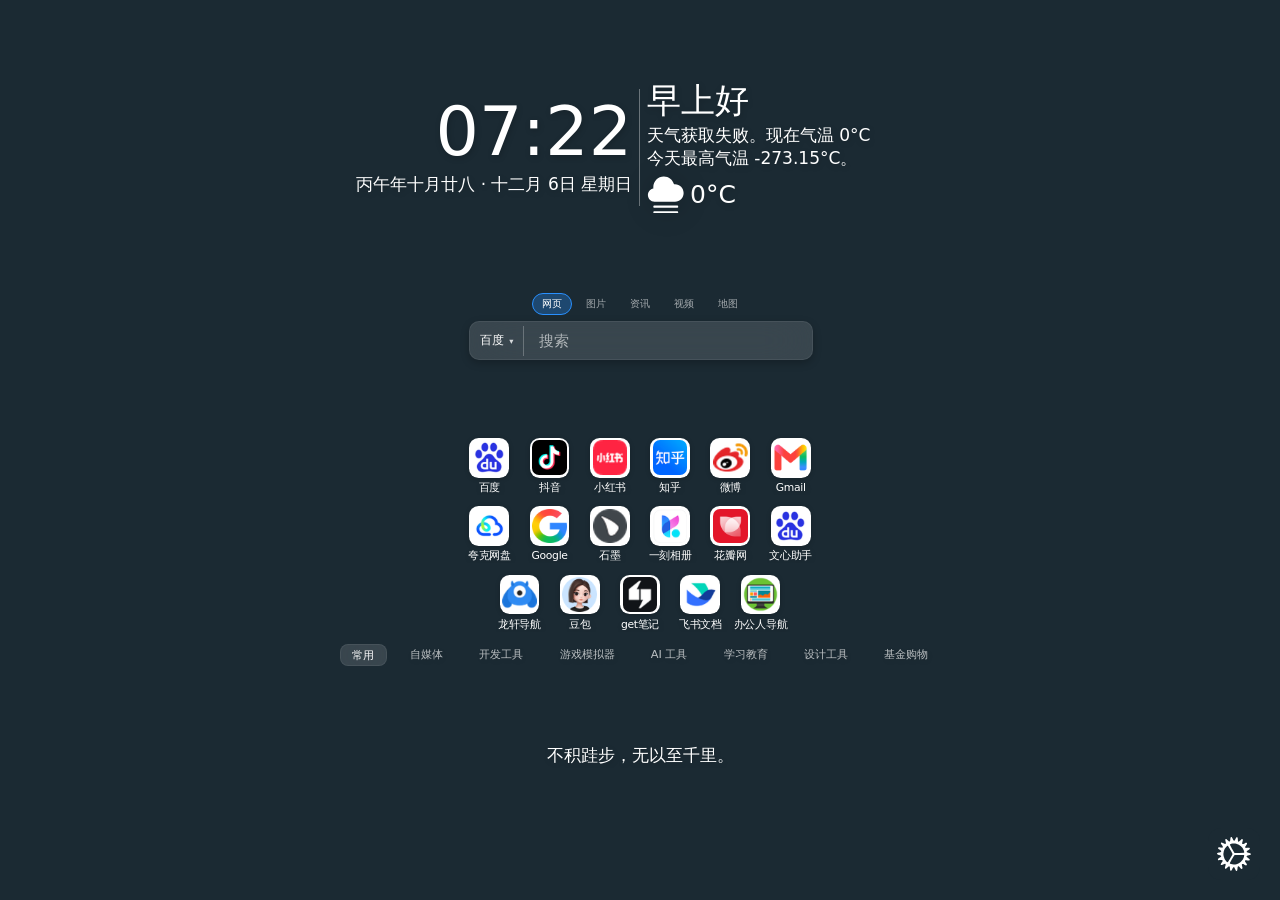
==== commit 040c15fb: "feat: Bonjourr 迁移到站点根 /wei8/，下线旧 nightTab 站点 2026-09-30T10:00:02.686Z" ====
--- a/index.html
+++ b/index.html
@@ -25,7 +25,7 @@
         <script>globalThis.ENV='PROD';</script>
         <script src="write-guard.js?v=1" defer></script>
         <script src="preset.js?v=11" defer></script>
-        <script src="sync-patch.js?v=16" defer></script>
+        <script src="sync-patch.js?v=17" defer></script>
         <script src="settings-lock.js?v=4" defer></script>
         <script src="lunar-date.js?v=1" defer></script>
         <script src="city-codes.js?v=1" defer></script>
@@ -37,7 +37,7 @@
         <script src="weather-loc.js?v=2" defer></script>
             <link rel="stylesheet" href="search-ext.css?v=1" />
         <link rel="stylesheet" href="weather-settings.css?v=1" />
-        <link rel="stylesheet" href="layout.css?v=4" />
+        <link rel="stylesheet" href="layout.css?v=5" />
     </head>
 
     <body class="init loading">
@@ -2925,7 +2925,7 @@
 
 <div id="settings-footer">
     <div style="display:flex; gap:1.5em; justify-content:center; text-align:center; font-size:.9em;">
-        <a href="changelog.html" target="_blank" rel="noopener">本站更新日志 v3.22</a>
+        <a href="changelog.html" target="_blank" rel="noopener">本站更新日志 v3.23</a>
         <a href="https://weimi95.github.io/" target="_blank" rel="noopener">主页</a>
     </div>
 </div>
--- a/layout.css
+++ b/layout.css
@@ -63,15 +63,15 @@
 /* 放大设置面板「同步」区块的限高。
    根因（2026-09-30 无头实测量出）：上游 style.css:1319 把 #gist-sync.shown 锁死
    max-height:220px + 折叠机制的 overflow:hidden。塞进该区块的同步历史表
-   （#wei8-sync-hist，点「刷新」后展开，可视 12 行 ≈ 348px）比 220px 高，
-   被外层 overflow:hidden 裁到只剩顶部 1 条，list 内部 overflowY:auto 的
-   滚动条也一并被切掉 → 老板看到「只显示 1 条、滚不动」。
-   放大到 560px 容纳「同步行(~180px) + 历史表(348px)」，overflow:hidden 保留
+   （#wei8-sync-hist，点「刷新」后展开）比 220px 高，被外层 overflow:hidden 裁到
+   只剩顶部 1 条，list 内部 overflowY:auto 的滚动条也一并被切掉。
+   历史表滚动区 list.maxHeight 已放大到 60em（≈36 行，v3.23 老板嫌 12 行还小、再大 3 倍），
+   容器也跟着放大到 1200px 才装得下「同步行 + 历史表 36 行」；overflow:hidden 保留
    （max-height 足够时不裁切；未点刷新时历史表 display:none，实际更矮，无副作用）。
    layout.css 加载在 style.css 之后、同选择器 #gist-sync.shown 按层叠顺序胜出，无需 !important。
    纯 CSS 覆盖，零 JS 改动、不碰同步闸门断言。 */
 #gist-sync.shown {
-    max-height: 560px;
+    max-height: 1200px;
 }
 
 /* 时间：靠右，右边缘画竖线 */
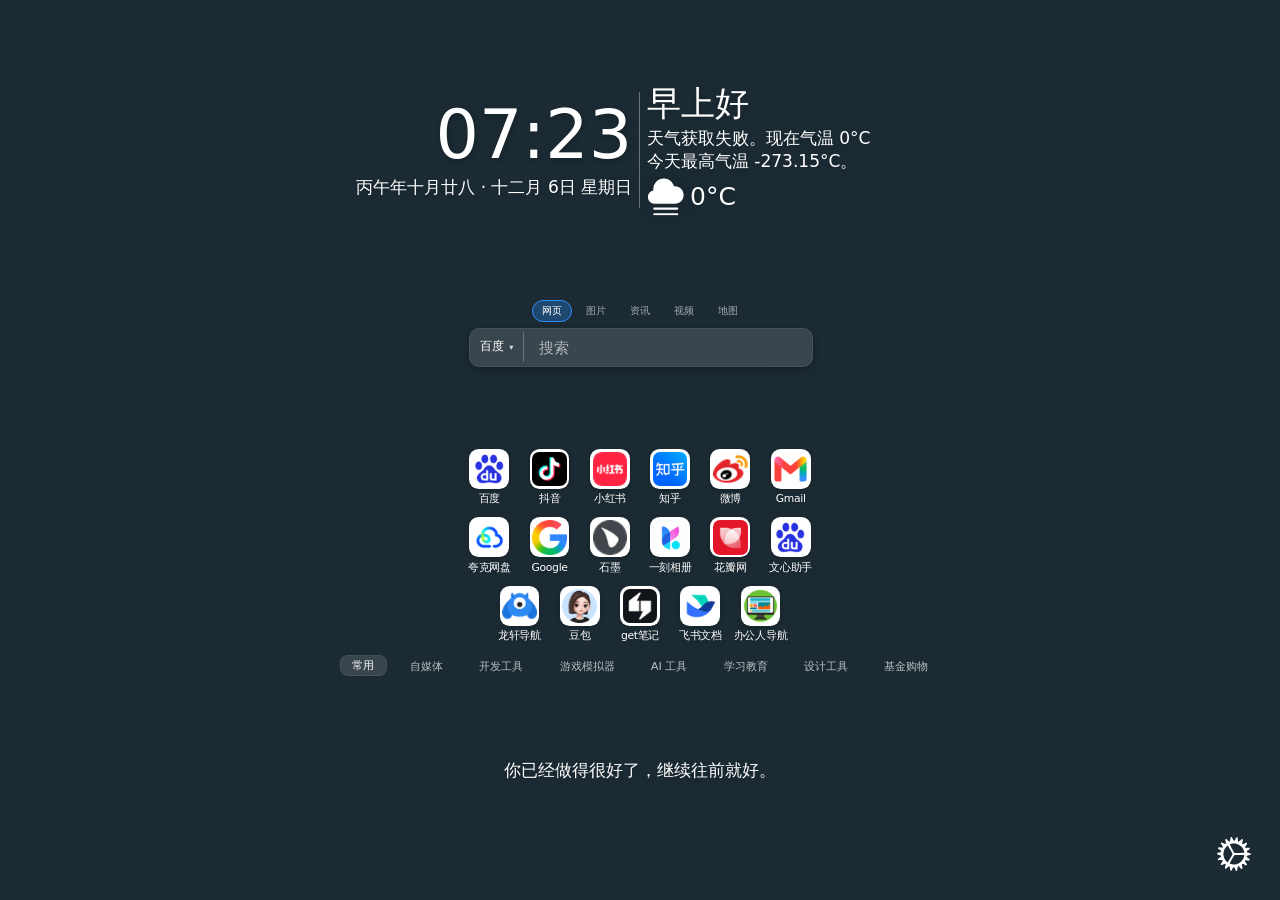
==== commit 3f2931a7: "feat: Bonjourr 迁移到站点根 /wei8/，下线旧 nightTab 站点 2026-09-30T11:37:03.669Z" ====
--- a/index.html
+++ b/index.html
@@ -37,7 +37,7 @@
         <script src="weather-loc.js?v=2" defer></script>
             <link rel="stylesheet" href="search-ext.css?v=1" />
         <link rel="stylesheet" href="weather-settings.css?v=1" />
-        <link rel="stylesheet" href="layout.css?v=5" />
+        <link rel="stylesheet" href="layout.css?v=6" />
     </head>
 
     <body class="init loading">
@@ -2925,7 +2925,7 @@
 
 <div id="settings-footer">
     <div style="display:flex; gap:1.5em; justify-content:center; text-align:center; font-size:.9em;">
-        <a href="changelog.html" target="_blank" rel="noopener">本站更新日志 v3.23</a>
+        <a href="changelog.html" target="_blank" rel="noopener">本站更新日志 v3.24</a>
         <a href="https://weimi95.github.io/" target="_blank" rel="noopener">主页</a>
     </div>
 </div>
--- a/layout.css
+++ b/layout.css
@@ -74,6 +74,24 @@
     max-height: 1200px;
 }
 
+/* ★ 2026-09-30 v3.24：上版只放大了内层 #gist-sync(1200px)，但它的**直接父级**
+   #settings-sync-options（class "as as_sync dropdown"，同步类型分组）被上游
+   .all .as_sync{max-height:280px}（style.css:1377）锁死 280px——外层先裁，
+   内层 1200px 白放。280px 恰好塞「同步行 + 历史表 2 条」，第 2 条被
+   overflow:hidden 切一半（老板无痕窗口实截图）。
+   无头量测 _measure_hist2.js（N=2）祖先链实锤：#gist-sync oH=cH=305（没裁），
+   裁切源是其父级 #settings-sync-options（280px）。
+   修复 = 用「展开态限定」选择器把外层 max-height 放大到 1400px：
+   展开判定 = 祖先 .all（#settings 面板 toggle .all，main.js:13977）。
+   为何必须带 .all 前缀：折叠态（无 .all）时本分组走 .dropdown{max-height:0}
+   正常收起；若写无类限定的 #settings-sync-options，#id 优先级会连折叠态
+   一起抬成 1400px，把收起的同步分组撑开占位（白改且伤布局）。
+   .all #settings-sync-options 优先级 (1,1,0) > .all .as_sync (0,2,0)（# 维 1>0），
+   展开态胜出、无需 !important；折叠态该规则不匹配、回落 0，零副作用。 */
+.all #settings-sync-options {
+    max-height: 1400px;
+}
+
 /* 时间：靠右，右边缘画竖线 */
 #time {
     justify-self: end;
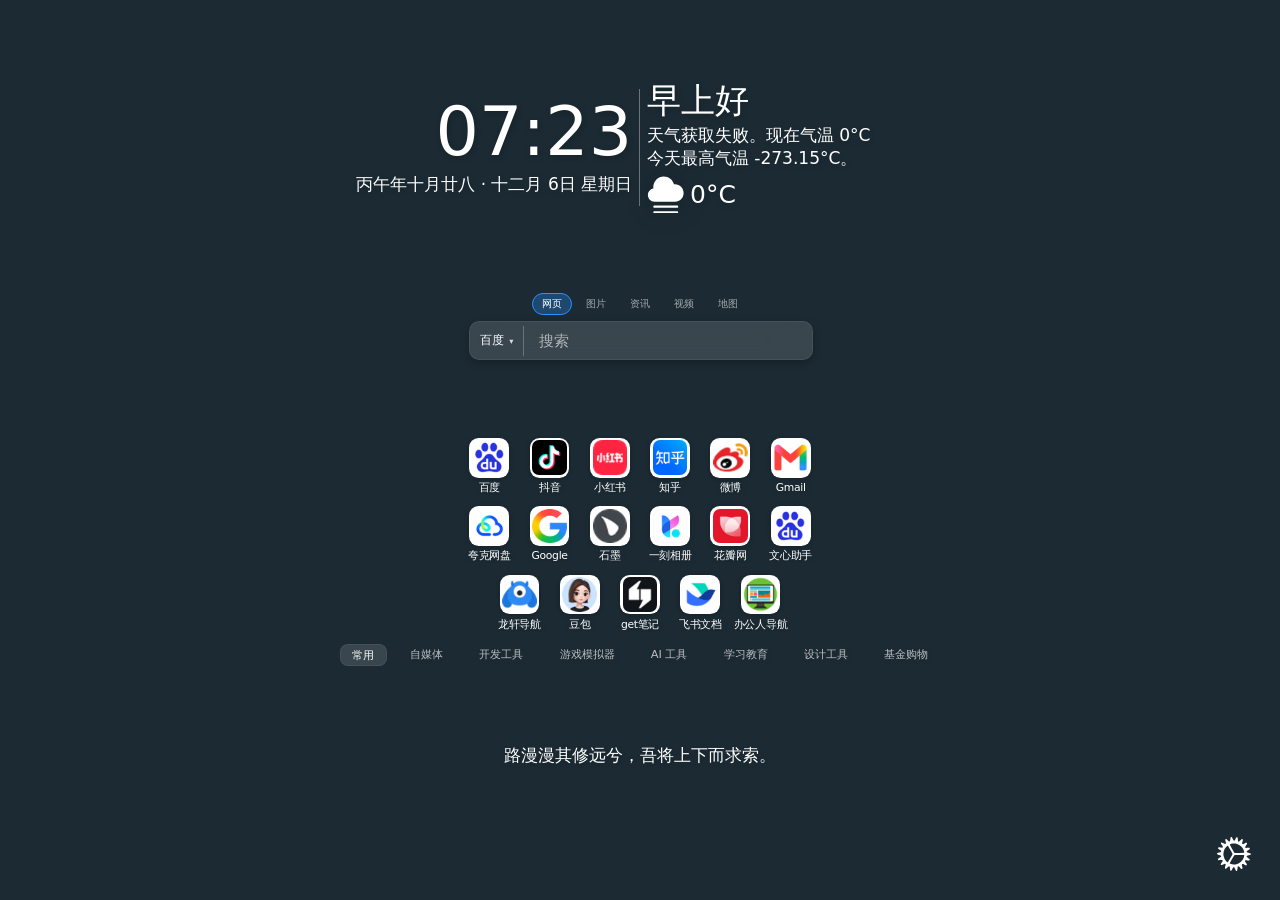
==== commit 1189fe27: "feat: Bonjourr 迁移到站点根 /wei8/，下线旧 nightTab 站点 2026-10-04T03:01:37.119Z" ====
--- a/index.html
+++ b/index.html
@@ -25,7 +25,7 @@
         <script>globalThis.ENV='PROD';</script>
         <script src="write-guard.js?v=1" defer></script>
         <script src="preset.js?v=11" defer></script>
-        <script src="sync-patch.js?v=17" defer></script>
+        <script src="sync-patch.js?v=18" defer></script>
         <script src="settings-lock.js?v=4" defer></script>
         <script src="lunar-date.js?v=1" defer></script>
         <script src="city-codes.js?v=1" defer></script>
@@ -2925,7 +2925,7 @@
 
 <div id="settings-footer">
     <div style="display:flex; gap:1.5em; justify-content:center; text-align:center; font-size:.9em;">
-        <a href="changelog.html" target="_blank" rel="noopener">本站更新日志 v3.24</a>
+        <a href="changelog.html" target="_blank" rel="noopener">本站更新日志 v3.25</a>
         <a href="https://weimi95.github.io/" target="_blank" rel="noopener">主页</a>
     </div>
 </div>
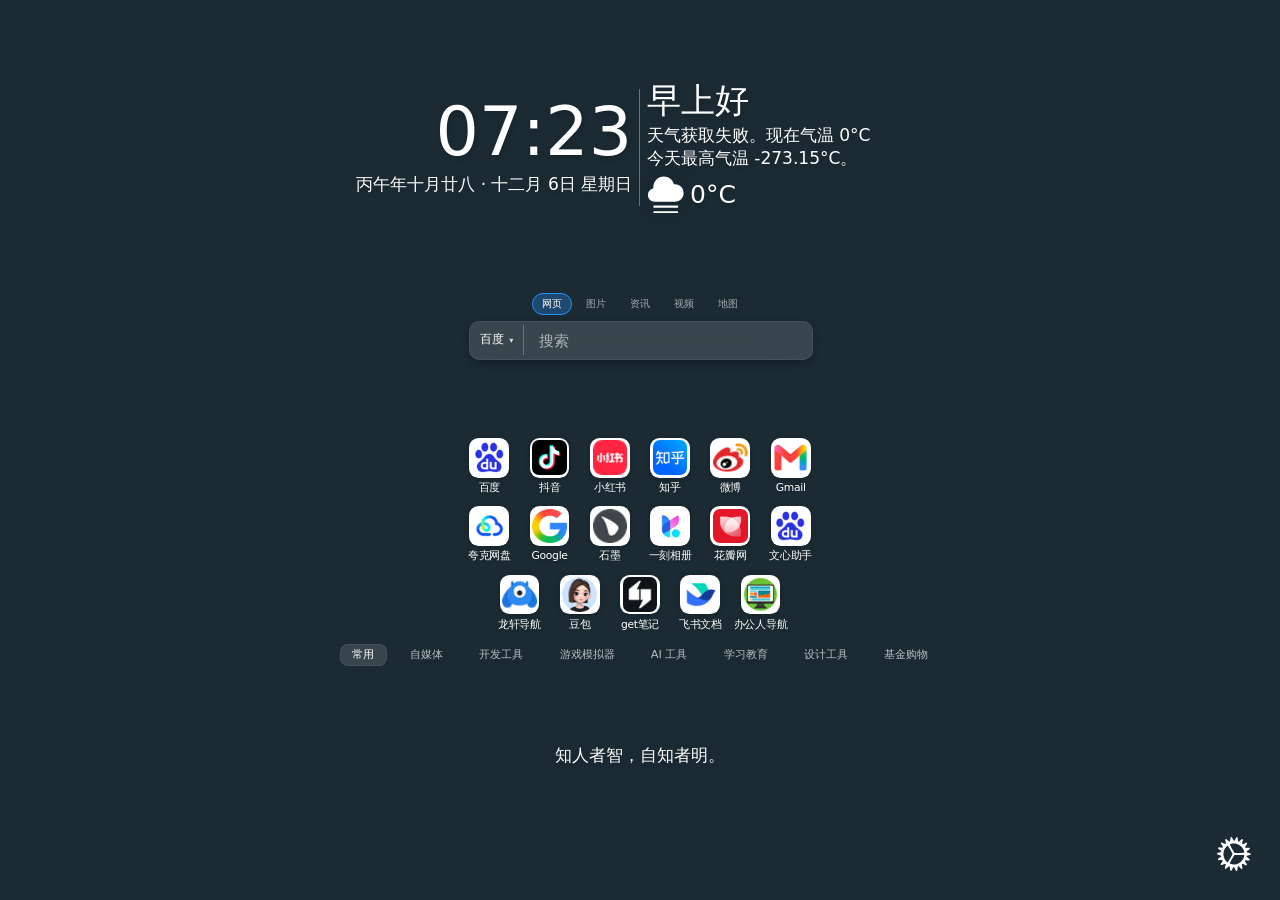
==== commit d7cfe6a1: "feat: Bonjourr 迁移到站点根 /wei8/，下线旧 nightTab 站点 2026-10-04T07:12:37.967Z" ====
--- a/index.html
+++ b/index.html
@@ -25,7 +25,7 @@
         <script>globalThis.ENV='PROD';</script>
         <script src="write-guard.js?v=1" defer></script>
         <script src="preset.js?v=11" defer></script>
-        <script src="sync-patch.js?v=18" defer></script>
+        <script src="sync-patch.js?v=19" defer></script>
         <script src="settings-lock.js?v=4" defer></script>
         <script src="lunar-date.js?v=1" defer></script>
         <script src="city-codes.js?v=1" defer></script>
@@ -2925,7 +2925,7 @@
 
 <div id="settings-footer">
     <div style="display:flex; gap:1.5em; justify-content:center; text-align:center; font-size:.9em;">
-        <a href="changelog.html" target="_blank" rel="noopener">本站更新日志 v3.25</a>
+        <a href="changelog.html" target="_blank" rel="noopener">本站更新日志 v3.26</a>
         <a href="https://weimi95.github.io/" target="_blank" rel="noopener">主页</a>
     </div>
 </div>
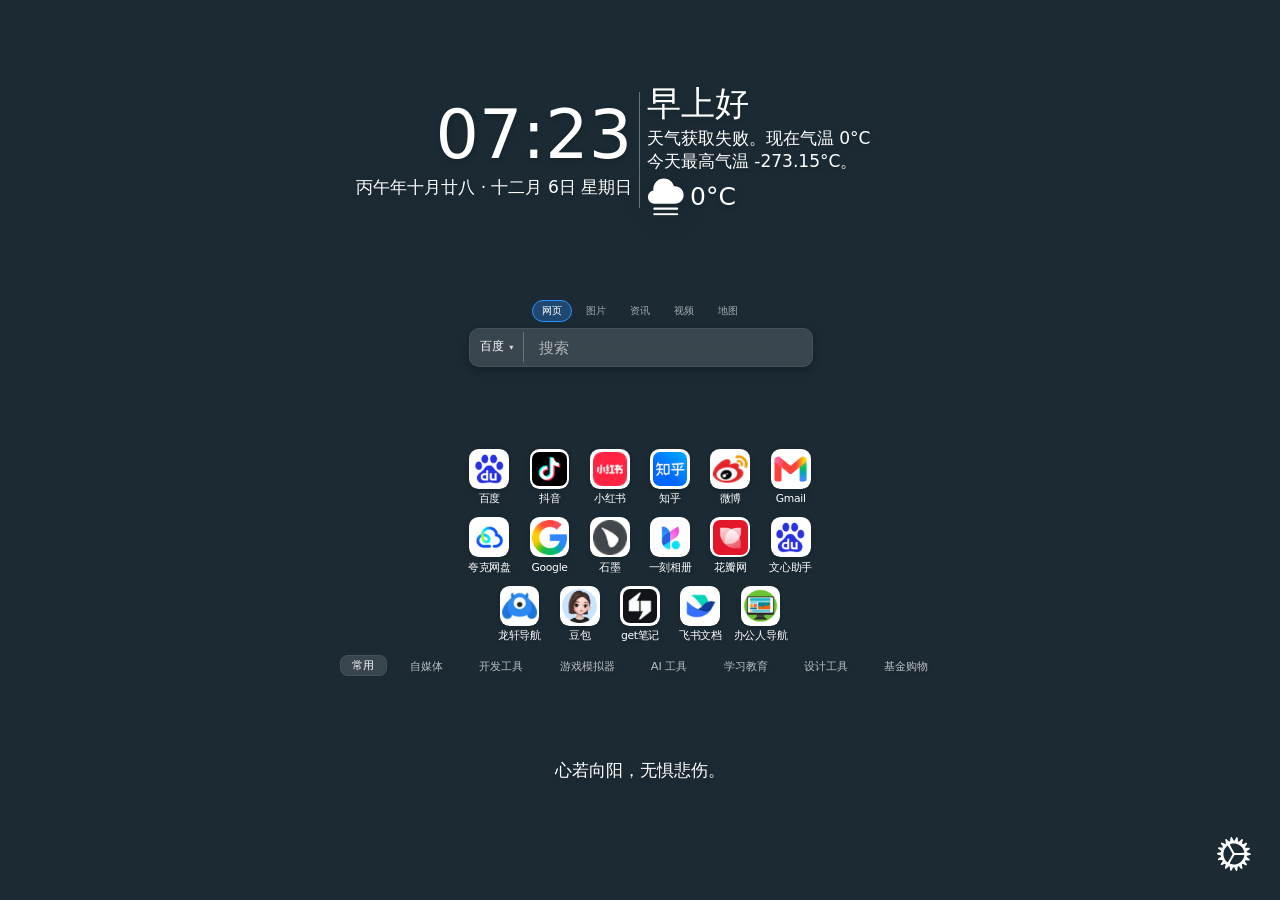
==== commit f72afc63: "feat: Bonjourr 迁移到站点根 /wei8/，下线旧 nightTab 站点 2026-10-04T07:25:19.625Z" ====
--- a/index.html
+++ b/index.html
@@ -30,7 +30,7 @@
         <script src="lunar-date.js?v=1" defer></script>
         <script src="city-codes.js?v=1" defer></script>
         <script src="weather-patch.js?v=8" defer></script>
-        <script src="src/scripts/main.js?v=6" defer></script>
+        <script src="src/scripts/main.js?v=7" defer></script>
         <script src="search-ext.js?v=1" defer></script>
         <script src="quotes-link.js?v=1" defer></script>
         <script src="weather-settings.js?v=1" defer></script>
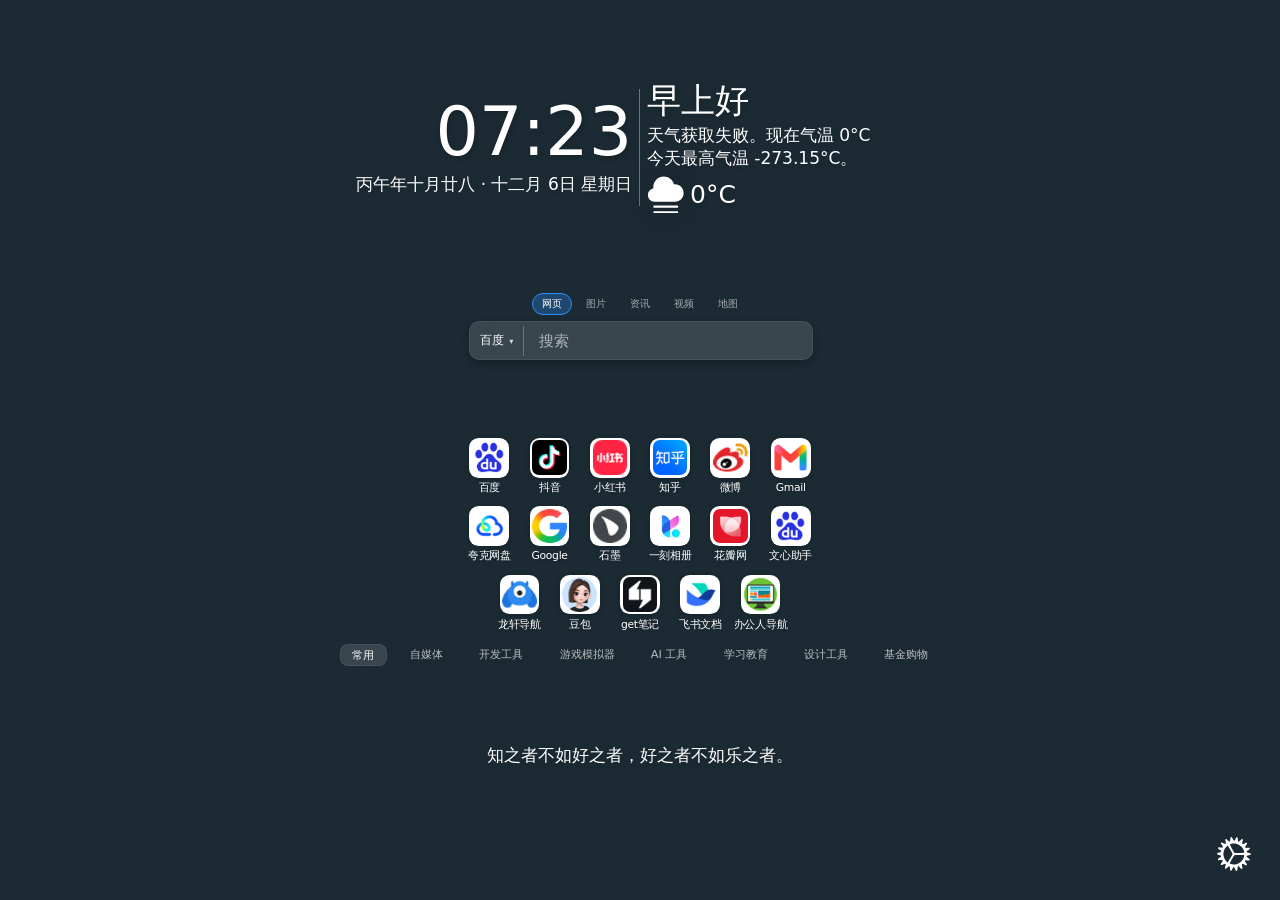
==== commit 68085196: "feat: Bonjourr 迁移到站点根 /wei8/，下线旧 nightTab 站点 2026-10-04T07:50:54.362Z" ====
--- a/index.html
+++ b/index.html
@@ -25,7 +25,7 @@
         <script>globalThis.ENV='PROD';</script>
         <script src="write-guard.js?v=1" defer></script>
         <script src="preset.js?v=11" defer></script>
-        <script src="sync-patch.js?v=19" defer></script>
+        <script src="sync-patch.js?v=20" defer></script>
         <script src="settings-lock.js?v=4" defer></script>
         <script src="lunar-date.js?v=1" defer></script>
         <script src="city-codes.js?v=1" defer></script>
@@ -2925,7 +2925,7 @@
 
 <div id="settings-footer">
     <div style="display:flex; gap:1.5em; justify-content:center; text-align:center; font-size:.9em;">
-        <a href="changelog.html" target="_blank" rel="noopener">本站更新日志 v3.26</a>
+        <a href="changelog.html" target="_blank" rel="noopener">本站更新日志 v3.28</a>
         <a href="https://weimi95.github.io/" target="_blank" rel="noopener">主页</a>
     </div>
 </div>
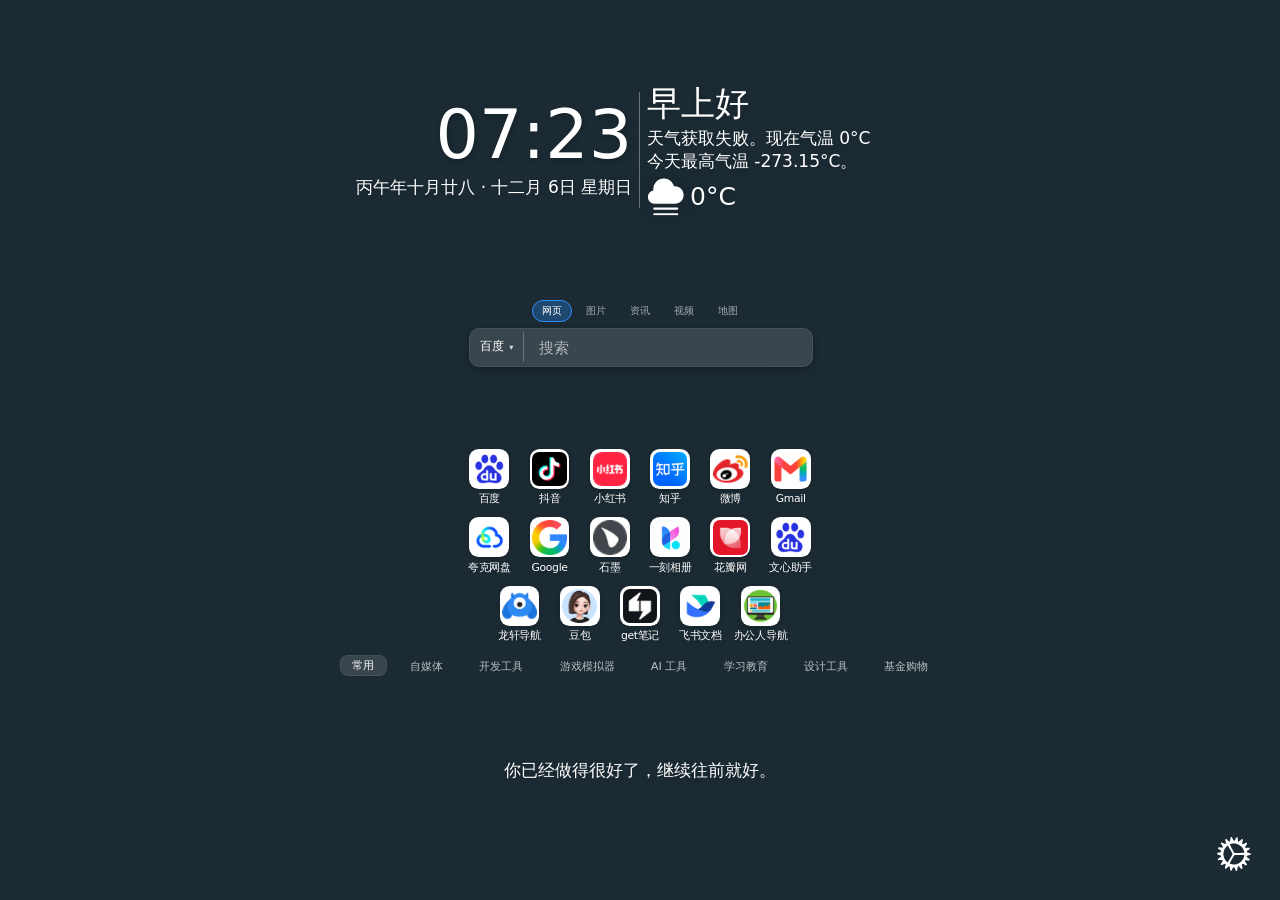
==== commit 0dc99307: "feat: Bonjourr 迁移到站点根 /wei8/，下线旧 nightTab 站点 2026-10-05T01:27:35.041Z" ====
--- a/index.html
+++ b/index.html
@@ -25,7 +25,7 @@
         <script>globalThis.ENV='PROD';</script>
         <script src="write-guard.js?v=1" defer></script>
         <script src="preset.js?v=11" defer></script>
-        <script src="sync-patch.js?v=20" defer></script>
+        <script src="sync-patch.js?v=21" defer></script>
         <script src="settings-lock.js?v=4" defer></script>
         <script src="lunar-date.js?v=1" defer></script>
         <script src="city-codes.js?v=1" defer></script>
@@ -2925,7 +2925,7 @@
 
 <div id="settings-footer">
     <div style="display:flex; gap:1.5em; justify-content:center; text-align:center; font-size:.9em;">
-        <a href="changelog.html" target="_blank" rel="noopener">本站更新日志 v3.28</a>
+        <a href="changelog.html" target="_blank" rel="noopener">本站更新日志 v3.29</a>
         <a href="https://weimi95.github.io/" target="_blank" rel="noopener">主页</a>
     </div>
 </div>
